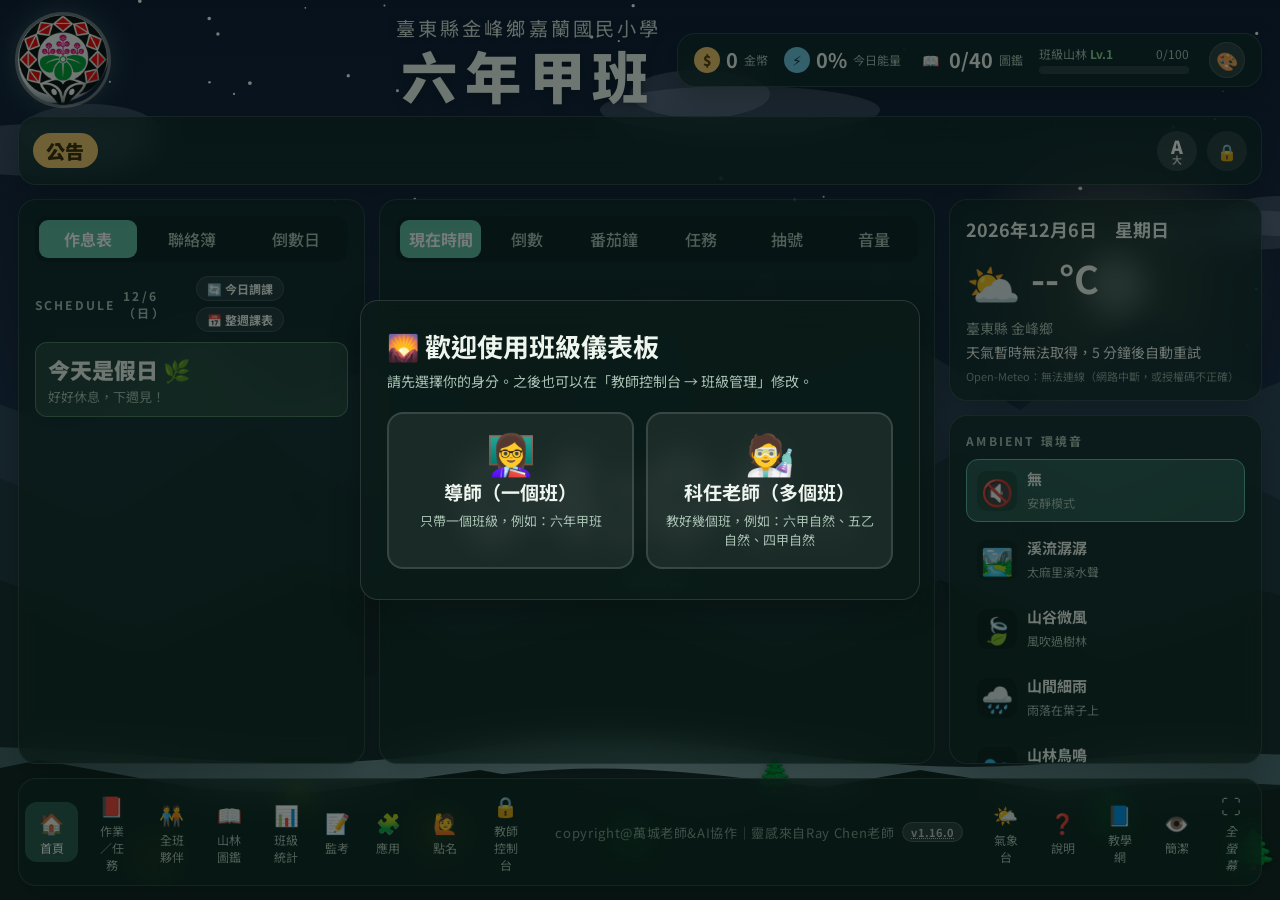
==== index.html @ e72293cb "Add files via upload" ====
<!DOCTYPE html>
<html lang="zh-Hant-TW">
<head>
<meta charset="UTF-8">
<meta name="viewport" content="width=device-width, initial-scale=1">
<title>班級儀表板</title>
<link rel="preconnect" href="https://fonts.googleapis.com">
<link rel="stylesheet" href="https://fonts.googleapis.com/css2?family=Noto+Sans+TC:wght@400;500;700;900&display=swap">
<link rel="icon" href="images/favicon-32.png" type="image/png" sizes="32x32">
<link rel="apple-touch-icon" href="images/apple-touch-icon.png" sizes="180x180">
<link rel="stylesheet" href="css/style.css?v=1.16.0">
</head>
<body>

<!-- ===== 山林背景 ===== -->
<div id="scene" aria-hidden="true">
  <svg viewBox="0 0 1600 900" preserveAspectRatio="xMidYMid slice">
    <defs>
      <linearGradient id="skyGrad" x1="0" y1="0" x2="0" y2="1">
        <stop id="sky0" offset="0%" stop-color="#2b5876"/>
        <stop id="sky1" offset="60%" stop-color="#7fb7c9"/>
        <stop id="sky2" offset="100%" stop-color="#d9e8d0"/>
      </linearGradient>
      <radialGradient id="sunGlow">
        <stop offset="0%" stop-color="#fff6d5" stop-opacity="1"/>
        <stop offset="40%" stop-color="#ffe9a8" stop-opacity=".6"/>
        <stop offset="100%" stop-color="#ffe9a8" stop-opacity="0"/>
      </radialGradient>
      <linearGradient id="riverGrad" x1="0" y1="0" x2="1" y2="0">
        <stop offset="0%" stop-color="#9fd3df" stop-opacity=".2"/>
        <stop offset="50%" stop-color="#c8ecf2" stop-opacity=".75"/>
        <stop offset="100%" stop-color="#9fd3df" stop-opacity=".3"/>
      </linearGradient>
    </defs>
    <rect width="1600" height="900" fill="url(#skyGrad)"/>
    <g id="stars"></g>
    <g id="sunGroup">
      <circle id="sunHalo" cx="1200" cy="200" r="160" fill="url(#sunGlow)"/>
      <circle id="sunDisc" cx="1200" cy="200" r="46" fill="#fff3c4"/>
    </g>
    <g id="clouds">
      <g class="cloud c1"><ellipse cx="200" cy="150" rx="110" ry="26"/><ellipse cx="250" cy="132" rx="70" ry="28"/></g>
      <g class="cloud c2"><ellipse cx="900" cy="110" rx="140" ry="24"/><ellipse cx="860" cy="94" rx="70" ry="24"/></g>
      <g class="cloud c3"><ellipse cx="1400" cy="230" rx="100" ry="20"/><ellipse cx="1440" cy="216" rx="60" ry="20"/></g>
    </g>
    <!-- 遠山 -->
    <polygon class="m m1" points="0,470 120,390 230,430 360,330 470,400 560,350 690,420 820,300 930,380 1050,330 1180,410 1300,320 1420,390 1520,350 1600,400 1600,900 0,900"/>
    <polygon class="m m1s" points="360,330 420,470 470,400"/>
    <polygon class="m m1s" points="820,300 860,470 930,380"/>
    <!-- 中山（北大武山意象） -->
    <polygon class="m m2" points="0,560 140,470 260,520 400,430 520,500 640,410 760,480 880,440 1000,520 1120,450 1260,520 1380,470 1500,530 1600,490 1600,900 0,900"/>
    <polygon class="m m2s" points="400,430 460,560 520,500"/>
    <polygon class="m m2s" points="640,410 700,560 760,480"/>
    <polygon class="m m2s" points="1120,450 1180,580 1260,520"/>
    <!-- 近山 -->
    <polygon class="m m3" points="0,650 160,580 300,630 460,560 620,640 780,590 940,650 1100,580 1260,640 1420,590 1600,640 1600,900 0,900"/>
    <polygon class="m m3s" points="460,560 520,680 620,640"/>
    <polygon class="m m3s" points="1100,580 1150,690 1260,640"/>
    <!-- 太麻里溪 -->
    <path class="river" d="M-20,760 C220,720 380,790 620,750 C860,710 1000,790 1240,760 C1400,740 1520,770 1620,750 L1620,780 C1500,800 1400,770 1240,790 C1000,820 860,740 620,780 C380,820 220,750 -20,790 Z" fill="url(#riverGrad)"/>
    <!-- 前景草坡 -->
    <polygon class="m m4" points="0,800 200,760 420,800 640,770 860,810 1080,770 1300,805 1600,770 1600,900 0,900"/>
    <g id="trees"></g>
  </svg>
  <div id="critters"></div>
</div>

<!-- ===== 主介面 ===== -->
<div id="app">
  <header class="topbar">
    <img class="school-logo" src="images/school-logo.png" width="110" height="110" alt="嘉蘭國小校徽" decoding="async" onerror="this.style.display='none'">
    <div class="announce glass" id="announceBox" title="老師點這裡編輯公告">
      <span class="tag">公告</span>
      <div class="marquee"><span id="annText"></span></div>
      <button class="ann-size" id="annSize" type="button" title="切換公告字體大小（中／大／特大）">A<small id="annSizeLbl">大</small></button>
      <button class="ann-edit" id="annEdit" title="編輯公告">✎</button>
    </div>
    <div class="brand">
      <div class="brand-text">
        <div class="school" id="schoolName"></div>
        <h1 id="className"></h1>
        <!-- 多班級（科任老師）：有 2 班以上才顯示 -->
        <div class="class-switch" id="classSwitch" style="display:none">
          <button type="button" id="classSwitchBtn" class="class-switch-btn" title="切換目前上課的班級">⇄ 換班級</button>
          <div id="classPop" class="class-pop" style="display:none" role="dialog" aria-label="切換班級"></div>
        </div>
        <!-- 點名：今日缺席（誰都看得到；老師點進去點名） -->
        <button type="button" id="attChip" class="att-chip att-none" style="display:none">🙋 點名</button>
      </div>
    </div>
    <div class="stats glass">
      <div class="stat" title="全班累積金幣"><span class="ico coin">$</span><b id="statCoins">0</b><small>金幣</small></div>
      <div class="stat" title="今日任務完成率"><span class="ico energy">⚡</span><b id="statEnergy">0%</b><small>今日能量</small></div>
      <div class="stat" title="圖鑑發現數"><span class="ico">📖</span><b id="statDex">0/40</b><small>圖鑑</small></div>
      <div class="forest-meter" title="班級山林成長值">
        <div class="fm-head"><span>班級山林 <b id="forestLv">Lv.1</b></span><span id="forestPts">0/100</span></div>
        <div class="bar"><i id="forestBar"></i></div>
      </div>
      <div class="theme-wrap">
        <button type="button" id="themeBtn" class="theme-btn" title="更換主題色">🎨</button>
        <div id="themePop" class="theme-pop" style="display:none" role="dialog" aria-label="主題色"></div>
      </div>
    </div>
  </header>

  <main id="pages">
    <!-- 首頁 -->
    <section class="page active" data-page="home">
      <div class="home-grid">
        <div class="panel glass left">
          <div class="tabs" data-tabs="left">
            <button class="active" data-tab="schedule">作息表</button>
            <button data-tab="contact">聯絡簿</button>
            <button data-tab="countdown">倒數日</button>
          </div>
          <div class="tab-body" data-body="schedule">
            <div class="label sched-head">SCHEDULE <span id="schedDate"></span>
              <span class="sched-actions">
                <button type="button" id="adjustBtn" class="week-btn" title="只改今天或指定某一天的課表，不更動平常的週課表">🔄 今日調課</button>
                <button type="button" id="weekBtn" class="week-btn">📅 整週課表</button>
              </span>
            </div>
            <p id="schedAdjNote" class="sched-adj-note" style="display:none"></p>
            <div id="nowPeriod" class="now-period"></div>
            <ul id="schedList" class="sched-list"></ul>
          </div>
          <div class="tab-body hidden" data-body="contact">
            <div class="label">CONTACT BOOK <span id="contactDate"></span> 聯絡簿
              <button type="button" class="week-btn" id="openWeekFromContact" title="一次排一整週作業">📅 一週作業</button>
            </div>
            <ol id="contactList" class="contact-list"></ol>
            <div class="empty" id="contactEmpty">還沒有聯絡簿事項。<br>在下方輸入一項，按 Enter 加入，可以一項一項慢慢加。</div>
            <button type="button" class="lock-hint">🔒 老師解鎖後才能新增，點此輸入密碼</button>
            <form id="contactForm" class="inline-form">
              <input id="contactInput" placeholder="輸入一項，按 Enter 加入" autocomplete="off">
              <button type="submit">＋</button>
            </form>
          </div>
          <div class="tab-body hidden" data-body="countdown">
            <div class="label">COUNTDOWN 倒數日</div>
            <ul id="cdList" class="cd-list"></ul>
            <button type="button" class="lock-hint">🔒 老師解鎖後才能新增，點此輸入密碼</button>
            <form id="cdForm" class="inline-form cd-form">
              <input id="cdName" placeholder="事件，例如：校慶" autocomplete="off" required>
              <input id="cdDate" type="date" required>
              <button type="submit">＋</button>
            </form>
          </div>
        </div>

        <div class="panel glass center">
          <div class="tabs" data-tabs="tool">
            <button class="active" data-tab="clock">現在時間</button>
            <button data-tab="timer">倒數</button>
            <button data-tab="pomo">番茄鐘</button>
            <button data-tab="task">任務</button>
            <button data-tab="draw">抽號</button>
            <button data-tab="noise">音量</button>
          </div>
          <div class="tool-body" data-body="clock">
            <div class="big-clock" id="bigClock">00:00<span>:00</span></div>
            <div class="clock-sub" id="clockSub"></div>
          </div>
          <div class="tool-body hidden" data-body="timer">
            <div class="big-clock" id="timerDisp">05:00</div>
            <div class="isl-wrap" id="islWrap" style="display:none">
              <div class="isl-pill" id="islPill"><span id="islNum">05:00</span></div>
              <canvas class="isl-canvas" id="islCanvas" aria-label="3D 島嶼倒數動畫"></canvas>
            </div>
            <div class="btn-row presets">
              <button data-min="1">1分</button><button data-min="3">3分</button><button data-min="5">5分</button>
              <button data-min="10">10分</button><button data-min="15">15分</button><button data-min="20">20分</button>
            </div>
            <div class="btn-row">
              <button id="timerMinus">－1分</button>
              <button id="timerStart" class="primary">開始</button>
              <button id="timerReset">重設</button>
              <button id="timerPlus">＋1分</button>
            </div>
          </div>
          <div class="tool-body hidden" data-body="pomo">
            <div class="pomo-mode" id="pomoMode">專心時間</div>
            <div class="big-clock" id="pomoDisp">25:00</div>
            <div class="pomo-count">已完成 <b id="pomoCount">0</b> 輪 🍅</div>
            <div class="btn-row">
              <button id="pomoStart" class="primary">開始</button>
              <button id="pomoSkip">跳過</button>
              <button id="pomoReset">重設</button>
            </div>
          </div>
          <div class="tool-body hidden" data-body="task">
            <select id="taskSelect" class="task-select"></select>
            <div class="task-ring">
              <svg viewBox="0 0 120 120"><circle cx="60" cy="60" r="50" class="ring-bg"/><circle cx="60" cy="60" r="50" class="ring-fg" id="taskRing"/></svg>
              <div class="ring-text"><b id="taskDone">0</b><span>/ <i id="taskTotal">0</i> 已完成</span></div>
            </div>
            <div class="task-missing" id="taskMissing"></div>
            <button class="primary" data-goto="tasks">前往作業檢查</button>
          </div>
          <div class="tool-body hidden" data-body="draw">
            <div class="draw-num" id="drawNum">?</div>
            <div class="draw-name" id="drawName">按下按鈕抽一位幸運兒</div>
            <div class="btn-row">
              <button id="drawBtn" class="primary">抽號！</button>
              <label class="chk"><input type="checkbox" id="drawNoRepeat" checked> 不重複</label>
              <button id="drawReset">重置</button>
            </div>
            <div class="draw-history" id="drawHistory"></div>
          </div>
          <div class="tool-body hidden" data-body="noise">
            <div class="noise-face" id="noiseFace">🎤</div>
            <div class="noise-meter"><i id="noiseBar"></i><b id="noiseLine"></b></div>
            <div class="noise-dual">
              <span>原始 <b id="noiseRaw">0</b>%</span>
              <span>講話 <b id="noiseVoice">0</b>%</span>
            </div>
            <div class="noise-ignore" id="noiseIgnore" style="display:none">已忽略：突發聲</div>
            <div class="noise-text" id="noiseText">按下「開始偵測」使用麥克風</div>
            <div class="btn-row">
              <button id="noiseBtn" class="primary">開始偵測</button>
              <button id="noiseCalBtn" class="btn" type="button" title="測 5 秒環境底噪當作安靜基準">安靜校正</button>
            </div>
            <div class="btn-row noise-controls">
              <label class="chk">靈敏度 <input type="range" id="noiseThreshold" min="20" max="90" value="60"></label>
              <label class="chk">雜音過濾
                <select id="noiseFilter">
                  <option value="off">關</option>
                  <option value="light">輕</option>
                  <option value="std" selected>標準</option>
                  <option value="strong">強</option>
                </select>
              </label>
            </div>
            <p class="noise-hint">過濾會減輕咳嗽、掉筆、拖桌椅等短促／非人聲干擾；連續大聲講話仍會判定太吵。</p>
          </div>
        </div>

        <div class="right-col">
          <div class="panel glass weather">
            <div class="w-date" id="wDate"></div>
            <div class="w-main"><span id="wIcon">⛅</span><b id="wTemp">--°C</b><small id="wRange"></small></div>
            <div class="w-loc" id="wLoc"></div>
            <div class="w-desc" id="wDesc">天氣載入中…</div>
            <div class="w-src" id="wSrc"></div>
          </div>
          <div class="panel glass ambient">
            <div class="label">AMBIENT 環境音</div>
            <ul id="ambList" class="amb-list"></ul>
            <div class="music" id="musicBox">
              <div class="music-head">
                <b>🎵 我的音樂</b>
                <div class="music-add">
                  <button type="button" class="btn" id="musicAddFile" title="從這台電腦選音樂檔（可一次選多首）">📁 上傳檔案</button>
                  <button type="button" class="btn" id="musicAddFolder" title="選一個資料夾，把裡面的音樂檔全部加入（會存一份在這個瀏覽器裡）">📂 加入資料夾</button>
                  <button type="button" class="btn" id="musicAddUrl" title="貼上 mp3 等音樂檔的網址">🔗 加入網址</button>
                </div>
              </div>
              <div class="music-url" id="musicUrlRow" style="display:none">
                <input type="url" id="musicUrlInput" class="mini-input" placeholder="https://…/song.mp3" autocomplete="off">
                <button type="button" class="btn" id="musicUrlOk">加入</button>
              </div>
              <button type="button" class="music-perm" id="musicPerm" style="display:none">🔓 點一下以使用本機音樂檔</button>
              <div class="music-player">
                <div class="music-now" id="musicNow">尚未播放</div>
                <div class="music-prog"><span id="musicCur">0:00</span><input type="range" id="musicSeek" min="0" max="1000" value="0" aria-label="播放進度"><span id="musicDur">0:00</span></div>
                <div class="music-ctrl">
                  <button type="button" id="musicPrev" title="上一首">⏮</button>
                  <button type="button" id="musicPlay" class="mplay" title="播放">▶</button>
                  <button type="button" id="musicNext" title="下一首">⏭</button>
                  <button type="button" id="musicLoop" title="清單循環">🔁</button>
                </div>
              </div>
              <ul class="music-list" id="musicList"></ul>
              <p class="music-empty" id="musicEmpty">還沒有自己的音樂。可以上傳電腦裡的檔案，或貼上音樂網址。</p>
              <p class="music-store" id="musicStoreNote" style="display:none"></p>
              <input type="file" id="musicFileInput" accept="audio/*,.mp3,.wav,.ogg,.m4a,.aac,.flac,.webm" multiple hidden>
              <input type="file" id="musicFolderInput" webkitdirectory multiple hidden>
              <audio id="musicAudio" preload="metadata"></audio>
            </div>
            <label class="vol">音量 <input type="range" id="ambVol" min="0" max="100" value="50"></label>
          </div>
        </div>
      </div>
    </section>

    <!-- 作業檢查／每日任務 -->
    <section class="page" data-page="tasks">
      <div class="panel glass page-panel">
        <div class="page-head">
          <h2>作業與任務 <small id="tasksDate"></small></h2>
          <div class="task-tabs" id="tasksModeTabs">
            <button type="button" class="active" data-mode="hw">📕 作業檢查</button>
            <button type="button" data-mode="week">📅 一週作業</button>
            <button type="button" data-mode="daily">✅ 每日任務</button>
          </div>
        </div>

        <div id="hwPanel">
          <div class="hw-toolbar">
            <p class="hint" style="margin:0;flex:1">今天聯絡簿寫的作業，<b>明天</b>才會出現在檢查清單。先在下面選狀態（預設 ✓ 完成），再點座號；點錯再點一次會改回沒交。完成 +1 金幣。不是作業的項目可按「不需檢查」。</p>
            <button class="primary" id="hwAddBtn" type="button">＋ 補登作業</button>
          </div>
          <div class="att-pick hw-pick" id="hwPick" role="group" aria-label="要標成哪一種狀態"></div>
          <div id="hwOpenList" class="hw-list"></div>
          <div id="hwDoneWrap" class="hw-done-wrap" style="display:none">
            <button type="button" class="btn" id="hwDoneToggle">查看已完成</button>
            <div id="hwDoneList" class="hw-list" style="display:none"></div>
          </div>
        </div>

        <div id="weekPanel" style="display:none">
          <div class="week-plan-toolbar">
            <button type="button" class="btn" id="weekPrev">◀ 上週</button>
            <b id="weekRangeLabel">本週</b>
            <button type="button" class="btn" id="weekNext">下週 ▶</button>
            <button type="button" class="btn" id="weekThis">本週</button>
            <button type="button" class="btn" id="weekApplyAll" title="把星期一的內容套用到二～五">套用到每天</button>
            <button type="button" class="btn" id="weekCopyNext" title="把這一週每天的作業複製到下一週，再改頁數就好">⏭️ 複製到下一週</button>
            <button type="button" class="primary" id="weekSave">💾 儲存一週作業</button>
          </div>
          <p class="hint">一次排好週一～週五的作業；儲存後會寫進各日聯絡簿，<b>隔天</b>就能在「作業檢查」打勾，未完成會出現在公告跑馬燈。</p>
          <div id="weekGrid" class="week-plan-grid"></div>
        </div>

        <div id="dailyTaskPanel" style="display:none">
          <div class="task-tabs" id="taskTabs"></div>
          <div class="all-done-row">
            <p class="hint">固定每日任務（打掃、放學整理等）。點座號打卡，每完成一項 <b>+1 金幣</b>；再點一次取消。</p>
            <span class="all-done-btns"><button type="button" class="btn" id="taskManage" title="新增、改名或刪除每日任務（需教師登入）">⚙️ 自訂任務</button><button type="button" class="btn all-done-btn" id="taskAllDone" title="一鍵把這項任務標成全班完成">✅ 全班完成</button></span>
          </div>
          <div class="seat-grid" id="seatGrid"></div>
        </div>
      </div>
    </section>

    <!-- 全班夥伴 -->
    <section class="page" data-page="students">
      <div class="panel glass page-panel">
        <div class="page-head"><h2>全班夥伴</h2><span class="hint">點卡片看每位同學發現的物種</span></div>
        <div class="student-grid" id="studentGrid"></div>
      </div>
    </section>

    <!-- 山林圖鑑 -->
    <section class="page" data-page="dex">
      <div class="panel glass page-panel">
        <div class="page-head">
          <h2>山林圖鑑 <small id="dexCount"></small></h2>
          <div class="task-tabs" id="dexTabs">
            <button class="active" data-cat="all">全部</button>
            <button data-cat="bird">鳥類</button>
            <button data-cat="animal">動物</button>
            <button data-cat="insect">昆蟲</button>
            <button data-cat="plant">植物</button>
          </div>
        </div>
        <div class="dex-grid" id="dexGrid"></div>
      </div>
    </section>

    <!-- 班級統計 -->
    <section class="page" data-page="stats">
      <div class="panel glass page-panel">
        <div class="page-head"><h2>班級統計</h2></div>
        <div class="stat-cards" id="statCards"></div>
        <div class="stats-two">
          <div>
            <h3>近 7 天任務完成率</h3>
            <div class="week-chart" id="weekChart"></div>
          </div>
          <div>
            <h3>各座號金幣（依座號排列）</h3>
            <div class="seat-bars" id="seatBars"></div>
          </div>
        </div>
      </div>
    </section>
  </main>

  <nav class="bottomnav glass">
    <button class="active" data-goto="home"><span>🏠</span>首頁</button>
    <button data-goto="tasks"><span>📕</span>作業／任務</button>
    <button data-goto="students"><span>🧑‍🤝‍🧑</span>全班夥伴</button>
    <button data-goto="dex"><span>📖</span>山林圖鑑</button>
    <button data-goto="stats"><span>📊</span>班級統計</button>
    <span id="appPinned" class="app-pinned"><button id="examNavBtn" type="button" title="監考模式：全畫面打開監考看板（不用密碼）"><span>📝</span>監考</button></span>
    <button id="appsNavBtn" type="button" title="應用中心：打開常用的教學網站（不用密碼）"><span>🧩</span>應用</button>
    <button id="attNavBtn" type="button" title="點名：標記今天請假、曠課、遲到的同學（需教師登入）"><span>🙋</span>點名</button>
    <button id="consoleBtn"><span>🔒</span>教師控制台</button>
    <span class="spacer"></span>
    <!-- 版權文字 -->
    <span class="copyright">copyright@萬城老師&amp;AI協作｜靈感來自Ray Chen老師<b class="app-ver" id="appVer"></b></span>
    <!-- 嘉報台（學校 Google 協作平台不允許 iframe 嵌入，所以用新分頁開啟） -->
    <button onclick="window.open('https://sites.google.com/ttct.edu.tw/jialan-weather/%E5%98%89%E5%A0%B1%E5%8F%B0','_blank')" title="開啟嘉報台氣象報告（新分頁）"><span>🌤️</span>氣象台</button>
    <button onclick="window.open('guide.html','_blank')" title="安裝與使用說明"><span>❓</span>說明</button>
    <button id="tutorialBtn" type="button" onclick="window.open('https://classboard-teaching.netlify.app/','_blank','noopener')" title="儀表板零基礎教學網（新分頁）"><span>📘</span>教學網</button>
    <button id="cleanBtn" title="只顯示時間"><span>👁️</span>簡潔</button>
    <span id="fsTopControls">
      <button id="fullBtn" title="全螢幕"><span>⛶</span><em id="fullBtnLabel">全螢幕</em></button>
    </span>
    <span id="fsIframeControls" style="display:none">
      <button id="fsNewTabBtn" title="在新分頁開啟後再全螢幕"><span>↗</span>新分頁全螢幕</button>
      <button id="fsZoomBtn" title="放大填滿嵌入框"><span>⤢</span>放大模式</button>
    </span>
  </nav>
</div>

<div id="cleanClock" class="clean-clock hidden"></div>
<button id="fsZoomExit" type="button" style="display:none" title="離開放大模式">✕ 離開放大（Esc）</button>

<!-- ===== 🎲 抽號動畫舞台 ===== -->
<div id="drawStage" class="draw-stage" style="display:none" role="dialog" aria-label="抽號動畫">
  <div class="ds-card">
    <div class="ds-title" id="dsTitle">🎰 拉霸機</div>
    <div class="ds-area" id="dsArea"></div>
    <div class="ds-result" id="dsResult" style="display:none"><b id="dsNum"></b><span id="dsName"></span></div>
    <div class="ds-actions"><button type="button" id="dsSkip">⏭ 跳過動畫</button><button type="button" id="dsClose" class="primary" style="display:none">好！</button></div>
    <div class="ds-hint">點一下畫面也可以直接看結果</div>
  </div>
</div>

<!-- ===== 📝 監考模式（全畫面蓋住儀表板） ===== -->
<!-- v1.14.0 起也用來打開「🧩 應用中心」裡的其他網站 -->
<div id="examOverlay" class="exam-overlay" style="display:none" role="dialog" aria-label="監考模式">
  <div class="exam-bar">
    <b id="examTitle">📝 監考模式</b>
    <span class="exam-url" id="examUrlLabel"></span>
    <span class="exam-spacer"></span>
    <span class="exam-hint" id="examEmbedHint" style="display:none">畫面空白或「拒絕連線」？這個網站不允許放在這裡，請按 ↗</span>
    <button type="button" id="examReload" title="重新載入監考看板">🔄 重新載入</button>
    <a id="examNewTab" href="#" target="_blank" rel="noopener" title="監考看板在這裡顯示不出來時，用新分頁打開">↗ 用新分頁打開</a>
    <button type="button" id="examFsBtn" title="監考畫面填滿整個螢幕">⛶ 全螢幕</button>
    <button type="button" id="examClose" class="exam-close" title="結束監考，回到儀表板">✕ 回到儀表板</button>
  </div>
  <div class="exam-stage">
    <iframe id="examFrame" title="監考看板" allow="fullscreen; autoplay; clipboard-write" allowfullscreen></iframe>
    <div id="examLoading" class="exam-msg" style="display:none">⏳ 監考看板載入中…</div>
    <div id="examFail" class="exam-msg exam-fail" style="display:none">
      <b id="examFailTitle">⚠️ 監考看板沒有順利打開</b>
      <p id="examFailHint">可能是網路斷了，或監考看板的網址換了。請確認網路後按「🔄 再試一次」；也可以用新分頁打開。網址可以在「教師控制台 → 基本資料 → 📝 監考看板」修改。</p>
      <div><button type="button" id="examRetry">🔄 再試一次</button> <a id="examFailNewTab" href="#" target="_blank" rel="noopener">↗ 用新分頁打開</a></div>
    </div>
  </div>
</div>

<!-- ===== 對話框 ===== -->
<div id="modal" class="modal hidden">
  <div class="modal-card glass" id="modalCard"></div>
</div>
<div id="toast" class="toast hidden"></div>

<script src="js/species.js"></script>
<script src="js/voiceFilter.js"></script>
<script src="js/app.js?v=1.16.0"></script>
</body>
</html>
---- css/style.css ----
:root {
  --text: #eef5ee;
  --muted: #a9c2b4;
  --panel: rgba(14, 36, 30, .7);
  --panel-strong: rgba(10, 28, 24, .82);
  --line: rgba(255, 255, 255, .13);
  --accent: #8fd694;
  --accent-2: #5fb8a0;
  --gold: #f5c46b;
  --danger: #ff8a7a;
  --radius: 18px;
  --m1: #7d9fb0; --m1s: #6e90a2;
  --m2: #4f7d6c; --m2s: #456f60;
  --m3: #2f5c46; --m3s: #28503c;
  --m4: #234a35;
  --cloud: rgba(255,255,255,.75);
}
* { box-sizing: border-box; }
html, body { margin: 0; height: 100%; }
body {
  font-family: "Noto Sans TC", "Microsoft JhengHei", system-ui, sans-serif;
  color: var(--text);
  background: #16302a;
  overflow: hidden;
}
button, input, select, textarea { font: inherit; color: inherit; }
button { cursor: pointer; }
.hidden { display: none !important; }

/* ---------- 背景 ---------- */
#scene { position: fixed; inset: 0; z-index: 0; }
#scene svg { width: 100%; height: 100%; display: block; }
.m1 { fill: var(--m1); } .m1s { fill: var(--m1s); }
.m2 { fill: var(--m2); } .m2s { fill: var(--m2s); }
.m3 { fill: var(--m3); } .m3s { fill: var(--m3s); }
.m4 { fill: var(--m4); }
.m { transition: fill 2s; }
.cloud ellipse { fill: var(--cloud); transition: fill 2s; }
.cloud { animation: drift 90s linear infinite; }
.cloud.c2 { animation-duration: 130s; animation-delay: -40s; }
.cloud.c3 { animation-duration: 110s; animation-delay: -70s; }
@keyframes drift { from { transform: translateX(-400px); } to { transform: translateX(1800px); } }
.river { animation: shimmer 6s ease-in-out infinite alternate; }
@keyframes shimmer { from { opacity: .6; } to { opacity: 1; } }
#stars circle { fill: #fff; animation: twinkle 3s ease-in-out infinite alternate; }
@keyframes twinkle { from { opacity: .2; } to { opacity: 1; } }
body.night { --m1: #2c3e55; --m1s: #26374c; --m2: #1f3340; --m2s: #1b2d39; --m3: #16282c; --m3s: #132326; --m4: #0f1f1f; --cloud: rgba(180,190,220,.25); }
body.dusk  { --m1: #8a7aa0; --m1s: #7c6d92; --m2: #5c5f78; --m2s: #52556c; --m3: #34465a; --m3s: #2e3f51; --m4: #263a3d; --cloud: rgba(255,210,190,.7); }

#critters { position: absolute; inset: 0; pointer-events: none; overflow: hidden; }
.critter { position: absolute; font-size: 28px; filter: drop-shadow(0 2px 3px rgba(0,0,0,.35)); }
.critter.fly { animation: fly linear infinite; }
/* v1.8.1：動物來回走時會轉身。emoji 預設臉朝左，往右走時左右翻轉，往左走時恢復 */
.critter.walk { animation: walk ease-in-out infinite; }
.critter.flutter { animation: flutter ease-in-out infinite alternate; }
.critter.sway { animation: sway 4s ease-in-out infinite alternate; transform-origin: bottom center; }
@keyframes fly { 0% { transform: translateX(-10vw) translateY(0) scaleX(-1); } 25% { transform: translateX(25vw) translateY(-20px) scaleX(-1); } 50% { transform: translateX(55vw) translateY(10px) scaleX(-1); } 75% { transform: translateX(85vw) translateY(-15px) scaleX(-1); } 100% { transform: translateX(115vw) translateY(0) scaleX(-1); } }
@keyframes walk {
  0%     { transform: translateX(0) scaleX(-1); }
  49.9%  { transform: translateX(120px) scaleX(-1); }
  50%    { transform: translateX(120px) scaleX(1); }
  100%   { transform: translateX(0) scaleX(1); }
}
@keyframes flutter { 0% { transform: translate(0,0) rotate(-8deg); } 50% { transform: translate(40px,-30px) rotate(8deg); } 100% { transform: translate(80px,10px) rotate(-4deg); } }
@keyframes sway { from { transform: rotate(-4deg); } to { transform: rotate(4deg); } }

/* ---------- 版面 ---------- */
#app {
  position: relative; z-index: 1;
  height: 100vh; display: grid;
  grid-template-rows: auto 1fr auto;
  gap: 14px; padding: 14px 18px;
}
.glass {
  background: var(--panel);
  border: 1px solid var(--line);
  border-radius: var(--radius);
  backdrop-filter: blur(14px) saturate(1.2);
  -webkit-backdrop-filter: blur(14px) saturate(1.2);
  box-shadow: 0 10px 30px rgba(0,0,0,.25);
}
.label { font-size: 12px; letter-spacing: .18em; color: var(--muted); margin-bottom: 10px; font-weight: 700; }

/* 頂部 */
/* 頂部兩列：第一列校名置中、統計在右；第二列公告橫跨整個寬度，可以一次顯示更多內容 */
.topbar { display: grid; grid-template-columns: 1fr auto 1fr; grid-template-areas: ". brand stats" "ann ann ann"; gap: 10px 16px; align-items: center; }
.topbar .brand { grid-area: brand; position: relative; }
/* 校徽掛在校名左側、不佔排版寬度，讓校名文字真正置中 */
.topbar .stats { grid-area: stats; }
.topbar .announce { grid-area: ann; }
.announce { display: flex; align-items: center; gap: 10px; padding: 10px 14px; overflow: hidden; min-width: 0; }
.announce .tag { background: var(--gold); color: #3a2b05; font-weight: 900; padding: 3px 10px; border-radius: 999px; font-size: 14px; flex: none; }
.marquee { overflow: hidden; white-space: nowrap; flex: 1; mask-image: linear-gradient(90deg, transparent, #000 4%, #000 96%, transparent); }
.marquee span { display: inline-block; padding-left: 100%; animation: marquee 22s linear infinite; font-size: var(--ann-size, 38px); font-weight: 700; line-height: 1.35; letter-spacing: .04em; text-shadow: 0 2px 6px rgba(0,0,0,.5); }
@keyframes marquee { to { transform: translateX(-100%); } }
.announce { cursor: pointer; }
.marquee span.placeholder { color: var(--muted); }
.ann-edit { flex: none; border: 0; background: rgba(255,255,255,.1); width: 30px; height: 30px; border-radius: 50%; color: var(--muted); }
.announce:hover .ann-edit { background: var(--accent-2); color: #fff; }
.w-src { font-size: 11px; color: var(--muted); margin-top: 6px; opacity: .8; }
.brand { display: flex; align-items: center; justify-content: center; gap: 12px; text-align: center; text-shadow: 0 2px 12px rgba(0,0,0,.45); }
.topbar .school-logo {
  width: clamp(48px, 6vw, 72px); height: clamp(48px, 6vw, 72px);
  border-radius: 50%; object-fit: cover; flex: none;
  background: radial-gradient(circle at 40% 35%, #fff 0%, #f3f7f4 55%, rgba(255,255,255,.55) 70%, transparent 72%);
  box-shadow: 0 0 0 3px rgba(255,255,255,.35), 0 4px 18px rgba(0,0,0,.35), 0 0 28px rgba(168, 230, 200, .35);
}
.brand-text { min-width: 0; }
.brand .school { font-size: 15px; letter-spacing: .2em; opacity: .9; }
.brand h1 { margin: 2px 0 0; font-size: clamp(26px, 3vw, 42px); font-weight: 900; letter-spacing: .12em; }
.stats { justify-self: end; display: flex; align-items: center; gap: 16px; padding: 8px 16px; }
.stat { display: flex; align-items: center; gap: 6px; }
.stat b { font-size: 20px; }
.stat small { color: var(--muted); font-size: 12px; white-space: nowrap; }
.ico { width: 26px; height: 26px; border-radius: 50%; display: grid; place-items: center; font-size: 14px; }
.ico.coin { background: var(--gold); color: #5a3c00; font-weight: 900; }
.ico.energy { background: #6cc3e0; color: #08303c; }
.forest-meter { min-width: 150px; }
.fm-head { display: flex; justify-content: space-between; font-size: 12px; color: var(--muted); gap: 8px; }
.fm-head b { color: var(--accent); }
.bar { height: 8px; background: rgba(255,255,255,.12); border-radius: 99px; overflow: hidden; margin-top: 4px; }
.bar i { display: block; height: 100%; width: 0; background: linear-gradient(90deg, var(--accent-2), var(--accent)); border-radius: 99px; transition: width .6s; }

/* 頁面 */
#pages { position: relative; min-height: 0; }
.page { position: absolute; inset: 0; display: none; }
.page.active { display: block; animation: fadein .35s; }
@keyframes fadein { from { opacity: 0; transform: translateY(8px); } to { opacity: 1; transform: none; } }
.home-grid { height: 100%; display: grid; grid-template-columns: minmax(260px, 1fr) minmax(380px, 1.6fr) minmax(250px, .9fr); gap: 14px; }
.panel { padding: 16px; min-height: 0; display: flex; flex-direction: column; }
.right-col { display: flex; flex-direction: column; gap: 14px; min-height: 0; }

.tabs { display: flex; gap: 6px; background: rgba(0,0,0,.2); padding: 4px; border-radius: 12px; margin-bottom: 14px; flex-wrap: wrap; }
.tabs button { flex: 1; border: 0; background: transparent; padding: 7px 8px; border-radius: 9px; color: var(--muted); font-weight: 500; white-space: nowrap; }
.tabs button.active { background: var(--accent-2); color: #fff; font-weight: 700; }
.tab-body, .tool-body { flex: 1; min-height: 0; display: flex; flex-direction: column; }
.tab-body { overflow: auto; }
.tool-body { align-items: center; justify-content: flex-start; gap: 14px; overflow-y: auto; overflow-x: hidden; }
/* v1.12.1：內容不夠高時上下置中；太高時從上面開始排、可捲動，不會往上蓋住分頁列 */
.tool-body::before, .tool-body::after { content: ''; margin: auto; }
.panel.center > .tabs { position: relative; z-index: 3; flex-shrink: 0; }
.empty { color: var(--muted); font-size: 14px; line-height: 1.7; padding: 8px 0; }

/* 作息表 */
.now-period { background: rgba(143,214,148,.15); border: 1px solid rgba(143,214,148,.4); border-radius: 12px; padding: 10px 12px; margin-bottom: 10px; }
.now-period .np-name { font-size: 22px; font-weight: 900; }
.now-period .np-sub { font-size: 13px; color: var(--muted); margin-top: 2px; }
.sched-list { list-style: none; margin: 0; padding: 0; }
.sched-list li { display: flex; justify-content: space-between; padding: 7px 10px; border-radius: 9px; font-size: 15px; }
.sched-list li.past { opacity: .45; }
.sched-list li.now { background: var(--accent-2); font-weight: 700; }
.sched-list li span:first-child { color: var(--muted); font-variant-numeric: tabular-nums; }
.sched-list li.now span:first-child { color: #fff; }

/* 聯絡簿 */
.contact-list { margin: 0 0 8px; padding-left: 0; list-style: none; counter-reset: c; }
.contact-list li { counter-increment: c; display: flex; gap: 10px; align-items: flex-start; padding: 8px 6px; border-bottom: 1px dashed var(--line); font-size: 19px; line-height: 1.45; }
.contact-list li::before { content: counter(c); flex: none; width: 26px; height: 26px; border-radius: 50%; background: var(--gold); color: #3a2b05; font-weight: 900; display: grid; place-items: center; font-size: 14px; margin-top: 2px; }
.contact-list li .txt { flex: 1; }
.contact-list li .del, .cd-list .del { border: 0; background: transparent; color: var(--muted); opacity: .4; font-size: 16px; }
.contact-list li:hover .del, .cd-list li:hover .del { opacity: 1; }
.inline-form { display: flex; gap: 8px; margin-top: auto; padding-top: 10px; }
.inline-form input { flex: 1; min-width: 0; background: rgba(0,0,0,.25); border: 1px solid var(--line); border-radius: 10px; padding: 9px 12px; }
.inline-form button { border: 0; background: var(--accent-2); border-radius: 10px; width: 42px; font-size: 20px; color: #fff; }
.cd-form { flex-wrap: wrap; }
.lock-hint { margin-top: auto; border: 1px dashed var(--line); background: rgba(0,0,0,.2); color: var(--muted); border-radius: 10px; padding: 8px 12px; font-size: 13px; }
.lock-hint:hover { color: var(--text); border-color: var(--accent-2); }
.lock-hint + .inline-form { margin-top: 0; }
.inline-form :disabled { opacity: .35; cursor: not-allowed; }
body.unlocked #consoleBtn { color: var(--gold); background: rgba(245,196,107,.15); }
.cd-form #cdDate { flex: 0 0 150px; color-scheme: dark; }

/* 倒數日 */
.cd-list { list-style: none; margin: 0; padding: 0; display: flex; flex-direction: column; gap: 8px; }
.cd-list li { display: flex; align-items: center; gap: 10px; background: rgba(0,0,0,.18); padding: 10px 12px; border-radius: 12px; }
.cd-list .days { font-size: 30px; font-weight: 900; color: var(--gold); min-width: 64px; text-align: right; font-variant-numeric: tabular-nums; }
.cd-list .days small { font-size: 14px; color: var(--muted); margin-left: 2px; }
.cd-list .info { flex: 1; }
.cd-list .info b { display: block; font-size: 17px; }
.cd-list .info span { font-size: 12px; color: var(--muted); }

/* 中間工具 */
.big-clock { font-size: clamp(64px, 9vw, 150px); font-weight: 900; font-variant-numeric: tabular-nums; letter-spacing: .02em; line-height: 1; text-shadow: 0 4px 24px rgba(0,0,0,.35); }
.big-clock span { font-size: .4em; color: var(--muted); margin-left: 6px; }
.big-clock.ringing { color: var(--danger); animation: blink .5s steps(2) infinite; }
@keyframes blink { 50% { opacity: .3; } }
.clock-sub { font-size: 20px; color: var(--muted); text-align: center; }
.btn-row { display: flex; gap: 8px; flex-wrap: wrap; justify-content: center; align-items: center; }
.btn-row button, .primary, .btn { border: 1px solid var(--line); background: rgba(255,255,255,.08); padding: 9px 16px; border-radius: 12px; font-weight: 500; }
.btn-row button:hover, .btn:hover { background: rgba(255,255,255,.16); }
.primary { background: var(--accent-2) !important; border-color: transparent !important; color: #fff; font-weight: 700 !important; padding: 10px 22px !important; }
.primary:hover { filter: brightness(1.1); }
.btn.danger { background: rgba(255,138,122,.18); border-color: rgba(255,138,122,.5); }
.chk { display: flex; align-items: center; gap: 6px; font-size: 14px; color: var(--muted); }
.pomo-mode { font-size: 22px; font-weight: 700; color: var(--accent); }
.pomo-mode.break { color: var(--gold); }
.pomo-count { color: var(--muted); }

.task-select { background: rgba(0,0,0,.3); border: 1px solid var(--line); border-radius: 10px; padding: 8px 12px; font-size: 18px; }
.task-select option { background: #1b3a32; }
.task-ring { position: relative; width: min(210px, 30vh); aspect-ratio: 1; }
.task-ring svg { width: 100%; height: 100%; transform: rotate(-90deg); }
.ring-bg { fill: none; stroke: rgba(255,255,255,.12); stroke-width: 10; }
.ring-fg { fill: none; stroke: var(--accent); stroke-width: 10; stroke-linecap: round; stroke-dasharray: 314.16; stroke-dashoffset: 314.16; transition: stroke-dashoffset .6s; }
.ring-text { position: absolute; inset: 0; display: grid; place-content: center; text-align: center; }
.ring-text b { font-size: 52px; line-height: 1; }
.ring-text span { color: var(--muted); }
.ring-text i { font-style: normal; }
.task-missing { color: var(--muted); text-align: center; max-width: 90%; font-size: 15px; }
.task-missing b { color: var(--gold); }

.draw-num { font-size: clamp(90px, 13vw, 190px); font-weight: 900; line-height: 1; color: var(--gold); text-shadow: 0 6px 30px rgba(245,196,107,.4); font-variant-numeric: tabular-nums; }
.draw-num.rolling { color: var(--text); text-shadow: none; }
.draw-name { font-size: 24px; color: var(--muted); }
.draw-history { font-size: 14px; color: var(--muted); max-width: 90%; text-align: center; }

.noise-face { font-size: 80px; transition: transform .2s; }
.noise-meter { position: relative; width: 80%; height: 26px; background: rgba(255,255,255,.1); border-radius: 99px; overflow: hidden; }
.noise-meter i { position: absolute; left: 0; top: 0; bottom: 0; width: 0; background: linear-gradient(90deg, #7fd09a, #f5c46b 60%, #ff7a6a); transition: width .1s; }
.noise-meter b { position: absolute; top: 0; bottom: 0; width: 3px; background: #fff; left: 60%; }
.noise-text { font-size: 22px; font-weight: 700; }

/* 右欄 */
.weather { flex: none; }
.w-date { font-size: 18px; font-weight: 700; }
.w-main { display: flex; align-items: baseline; gap: 10px; margin: 8px 0 4px; }
.w-main span { font-size: 44px; align-self: center; }
.w-main b { font-size: 38px; }
.w-main small { color: var(--muted); }
.w-loc { font-size: 14px; color: var(--muted); }
.w-desc { font-size: 14px; margin-top: 4px; }
.ambient { flex: 1; overflow: auto; }
.amb-list { list-style: none; margin: 0 0 10px; padding: 0; display: flex; flex-direction: column; gap: 6px; }
.amb-list li { display: flex; align-items: center; gap: 10px; padding: 8px 10px; border-radius: 12px; cursor: pointer; border: 1px solid transparent; }
.amb-list li:hover { background: rgba(255,255,255,.07); }
.amb-list li.on { background: rgba(95,184,160,.3); border-color: var(--accent-2); }
.amb-list .ai { font-size: 26px; width: 40px; height: 40px; display: grid; place-items: center; border-radius: 10px; background: rgba(0,0,0,.2); }
.amb-list b { display: block; font-size: 15px; }
.amb-list small { color: var(--muted); font-size: 12px; }
.music { border-top: 1px solid var(--line); padding-top: 10px; margin: 0 0 10px; display: flex; flex-direction: column; gap: 8px; }
.music-head { display: flex; align-items: center; justify-content: space-between; gap: 6px; flex-wrap: wrap; }
.music-head b { font-size: 15px; }
.music-add { display: flex; gap: 6px; flex-wrap: wrap; }
.music .btn { padding: 5px 10px; font-size: 13px; border-radius: 10px; }
.music-url { display: flex; gap: 6px; }
.music-url input { flex: 1; min-width: 0; padding: 6px 10px; border-radius: 10px; border: 1px solid var(--line); background: rgba(0,0,0,.2); }
.music-perm { border: 1px dashed var(--accent-2); background: rgba(95,184,160,.18); color: inherit; border-radius: 10px; padding: 7px 10px; font-size: 13px; text-align: left; }
.music-perm:hover { background: rgba(95,184,160,.3); }
.music-player { background: rgba(0,0,0,.18); border-radius: 12px; padding: 8px 10px; display: flex; flex-direction: column; gap: 4px; }
.music-now { font-size: 14px; font-weight: 700; white-space: nowrap; overflow: hidden; text-overflow: ellipsis; }
.music-prog { display: flex; align-items: center; gap: 6px; font-size: 11px; color: var(--muted); font-variant-numeric: tabular-nums; }
.music-prog input { flex: 1; min-width: 0; }
.music-ctrl { display: flex; justify-content: center; gap: 8px; }
.music-ctrl button { border: 1px solid var(--line); background: rgba(255,255,255,.08); width: 36px; height: 32px; border-radius: 10px; font-size: 15px; display: grid; place-items: center; padding: 0; }
.music-ctrl button:hover { background: rgba(255,255,255,.16); }
.music-ctrl .mplay { background: var(--accent-2); border-color: transparent; color: #fff; width: 44px; }
.music-ctrl button.active { border-color: var(--accent-2); }
.music-list { list-style: none; margin: 0; padding: 0; display: flex; flex-direction: column; gap: 4px; max-height: 190px; overflow: auto; }
.music-list li { display: flex; align-items: center; gap: 6px; padding: 6px 8px; border-radius: 10px; cursor: pointer; border: 1px solid transparent; font-size: 13px; }
.music-list li:hover { background: rgba(255,255,255,.07); }
.music-list li.on { background: rgba(95,184,160,.3); border-color: var(--accent-2); }
.music-list li.missing .mn b { opacity: .6; }
.music-list .mi { width: 14px; color: var(--accent); flex: none; text-align: center; }
.music-list .mn { flex: 1; min-width: 0; }
.music-list .mn b { display: block; font-weight: 500; white-space: nowrap; overflow: hidden; text-overflow: ellipsis; }
.music-list .mn small { display: block; color: #ffb3a7; font-size: 11px; }
.music-list .mbadge { flex: none; font-size: 10px; padding: 1px 6px; border-radius: 99px; background: rgba(255,255,255,.12); color: var(--muted); }
.music-list .mbadge.url { background: rgba(122,215,255,.18); }
.music-list .mre { flex: none; border: 1px solid var(--accent-2); background: transparent; border-radius: 8px; font-size: 11px; padding: 2px 6px; }
.music-list .mdel { flex: none; border: 0; background: transparent; color: var(--muted); opacity: .5; font-size: 14px; padding: 0 2px; }
.music-list .mdel:hover { opacity: 1; color: #ff8a7a; }
.music-empty { margin: 0; color: var(--muted); font-size: 12px; line-height: 1.6; }
.music-store { margin: 4px 0 0; color: var(--muted); font-size: 11px; line-height: 1.5; }
.vol { display: flex; align-items: center; gap: 8px; font-size: 13px; color: var(--muted); }
.vol input { flex: 1; }
input[type=range] { accent-color: var(--accent); }

/* 底部導覽 */
.bottomnav { display: flex; gap: 4px; padding: 6px; align-items: center; justify-self: start; width: 100%; }
.bottomnav button { border: 0; background: transparent; border-radius: 12px; padding: 6px 14px; display: flex; flex-direction: column; align-items: center; font-size: 12px; color: var(--muted); gap: 2px; }
.bottomnav button span { font-size: 20px; }
.bottomnav button.active { background: rgba(95,184,160,.35); color: #fff; }
.bottomnav button:hover { color: #fff; }
.bottomnav .spacer { flex: 1; }

/* 內頁 */
.page-panel { height: 100%; overflow: auto; }
.page-head { display: flex; align-items: center; justify-content: space-between; flex-wrap: wrap; gap: 10px; margin-bottom: 8px; }
.page-head h2 { margin: 0; font-size: 26px; }
.page-head h2 small { font-size: 15px; color: var(--muted); font-weight: 400; margin-left: 8px; }
.hint { color: var(--muted); font-size: 14px; margin: 0 0 14px; }
.hint b { color: var(--gold); }
.task-tabs { display: flex; gap: 6px; flex-wrap: wrap; }
.task-tabs button { border: 1px solid var(--line); background: rgba(0,0,0,.2); padding: 7px 14px; border-radius: 99px; color: var(--muted); }
.task-tabs button.active { background: var(--accent-2); color: #fff; border-color: transparent; font-weight: 700; }
.task-tabs button em { font-style: normal; font-size: 12px; opacity: .8; margin-left: 4px; }

.seat-grid { display: grid; grid-template-columns: repeat(auto-fill, minmax(92px, 1fr)); gap: 10px; }
.seat { aspect-ratio: 1.1; border-radius: 16px; border: 2px solid var(--line); background: rgba(255,255,255,.06); display: flex; flex-direction: column; align-items: center; justify-content: center; gap: 2px; transition: transform .15s, background .2s; }
.seat:hover { transform: translateY(-2px); background: rgba(255,255,255,.12); }
.seat b { font-size: 34px; line-height: 1; font-variant-numeric: tabular-nums; }
.seat small { font-size: 13px; color: var(--muted); max-width: 90%; overflow: hidden; text-overflow: ellipsis; white-space: nowrap; }
.seat.done { background: linear-gradient(160deg, #6cc49a, #3f9c7c); border-color: #a6efc4; }
.seat.done small { color: #eafff2; }
.seat.done::after { content: '✓'; position: absolute; }
.seat { position: relative; }
.seat.done::after { top: 6px; right: 10px; font-weight: 900; }
.seat.pop { animation: pop .35s; }
@keyframes pop { 50% { transform: scale(1.12); } }

.student-grid { display: grid; grid-template-columns: repeat(auto-fill, minmax(190px, 1fr)); gap: 12px; }
.s-card { text-align: left; border: 1px solid var(--line); background: rgba(0,0,0,.2); border-radius: 16px; padding: 12px; display: flex; flex-direction: column; gap: 6px; }
.s-card:hover { background: rgba(255,255,255,.08); }
.s-card .s-top { display: flex; align-items: center; gap: 10px; }
.s-card .s-no { width: 40px; height: 40px; border-radius: 12px; background: var(--accent-2); display: grid; place-items: center; font-weight: 900; font-size: 18px; flex: none; }
.s-card .s-name { font-weight: 700; font-size: 17px; }
.s-card .s-coin { font-size: 13px; color: var(--gold); }
.s-card .s-sp { font-size: 22px; letter-spacing: 2px; min-height: 30px; overflow: hidden; white-space: nowrap; text-overflow: ellipsis; }
.s-card .s-next { font-size: 12px; color: var(--muted); }
.s-card .bar { margin-top: 0; }

.dex-grid { display: grid; grid-template-columns: repeat(auto-fill, minmax(200px, 1fr)); gap: 12px; }
.dex-card { border-radius: 16px; padding: 14px; background: rgba(0,0,0,.22); border: 1px solid var(--line); display: flex; flex-direction: column; gap: 6px; position: relative; overflow: hidden; }
.dex-card .d-emo { font-size: 46px; width: 72px; height: 72px; border-radius: 50%; display: grid; place-items: center; background: rgba(255,255,255,.08); border: 2px solid var(--cat); }
.dex-card .d-name { font-size: 19px; font-weight: 900; }
.dex-card .d-meta { font-size: 12px; display: flex; gap: 6px; flex-wrap: wrap; }
.dex-card .d-meta span { padding: 2px 8px; border-radius: 99px; background: rgba(255,255,255,.1); }
.dex-card .d-meta .cat { background: var(--cat); color: #10261f; font-weight: 700; }
.dex-card .d-meta .r3 { background: var(--gold); color: #3a2b05; font-weight: 700; }
.dex-card .d-desc { font-size: 13px; color: var(--muted); line-height: 1.6; }
.dex-card.locked .d-emo { filter: brightness(0) opacity(.5); }
.dex-card.locked .d-name { color: var(--muted); }

.stat-cards { display: grid; grid-template-columns: repeat(auto-fit, minmax(160px, 1fr)); gap: 12px; margin-bottom: 18px; }
.stat-card { background: rgba(0,0,0,.22); border: 1px solid var(--line); border-radius: 16px; padding: 14px; }
.stat-card small { color: var(--muted); }
.stat-card b { display: block; font-size: 32px; margin-top: 4px; }
.stats-two { display: grid; grid-template-columns: 1fr 1.4fr; gap: 20px; }
.stats-two h3 { margin: 0 0 10px; font-size: 17px; }
.week-chart { display: flex; align-items: flex-end; gap: 10px; height: 220px; padding: 10px; background: rgba(0,0,0,.18); border-radius: 14px; }
.week-chart .wc { flex: 1; display: flex; flex-direction: column; align-items: center; gap: 6px; height: 100%; justify-content: flex-end; }
.week-chart .wc i { width: 70%; background: linear-gradient(180deg, var(--accent), var(--accent-2)); border-radius: 8px 8px 3px 3px; min-height: 3px; transition: height .6s; }
.week-chart .wc span { font-size: 12px; color: var(--muted); }
.week-chart .wc b { font-size: 13px; }
.seat-bars { display: flex; flex-direction: column; gap: 5px; max-height: 360px; overflow: auto; padding-right: 6px; }
.seat-bars .sb { display: grid; grid-template-columns: 110px 1fr 40px; gap: 8px; align-items: center; font-size: 13px; }
.seat-bars .sb .bar { height: 12px; margin: 0; }
.seat-bars .sb .bar i { background: linear-gradient(90deg, #d9a640, var(--gold)); }
.seat-bars .sb span:last-child { text-align: right; color: var(--gold); }

/* 簡潔模式 */
body.clean #app { display: none; }
.clean-clock { position: fixed; inset: 0; z-index: 2; display: grid; place-content: center; text-align: center; cursor: pointer; text-shadow: 0 6px 40px rgba(0,0,0,.5); }
.clean-clock .cc-time { font-size: clamp(100px, 18vw, 280px); font-weight: 900; font-variant-numeric: tabular-nums; line-height: 1; }
.clean-clock .cc-sub { font-size: 26px; margin-top: 10px; }
.clean-clock .cc-hint { font-size: 14px; opacity: .6; margin-top: 30px; }

/* 對話框 */
.modal { position: fixed; inset: 0; z-index: 50; background: rgba(5,15,12,.55); display: grid; place-items: center; padding: 16px; }
.modal-card { background: var(--panel-strong); width: min(560px, 100%); max-height: 92vh; overflow: auto; padding: 26px; position: relative; }
.modal-card.wide { width: min(980px, 100%); }
.modal-card h2 { margin: 0 0 6px; font-size: 26px; }
.modal-card .sub { color: var(--muted); margin: 0 0 18px; font-size: 14px; line-height: 1.7; }
.modal-card .close { position: absolute; top: 14px; right: 14px; border: 0; background: rgba(255,255,255,.1); width: 34px; height: 34px; border-radius: 50%; }
.field { display: flex; flex-direction: column; gap: 6px; margin-bottom: 14px; }
.field > span { font-size: 13px; color: var(--muted); }
.field input, .field textarea, .field select, .mini-input {
  background: rgba(0,0,0,.3); border: 1px solid var(--line); border-radius: 10px; padding: 10px 12px; width: 100%;
}
.field textarea { min-height: 70px; resize: vertical; }
.row2 { display: grid; grid-template-columns: 1fr 1fr; gap: 12px; }
.row3 { display: grid; grid-template-columns: 1fr 1fr 1fr; gap: 12px; }
.modal-actions { display: flex; gap: 10px; justify-content: flex-end; margin-top: 10px; flex-wrap: wrap; }
.seat-presets { display: grid; grid-template-columns: repeat(6, 1fr); gap: 8px; margin-bottom: 12px; }
.seat-presets button { border: 1px solid var(--line); background: rgba(255,255,255,.07); border-radius: 10px; padding: 8px 0; }
.seat-presets button.active { background: var(--accent-2); }
.seat-summary { text-align: center; color: var(--muted); margin: 6px 0 12px; }
.seat-summary b { color: var(--accent); }
.err { color: var(--danger); font-size: 14px; min-height: 20px; }

.console-tabs { display: flex; gap: 6px; flex-wrap: wrap; margin-bottom: 18px; border-bottom: 1px solid var(--line); padding-bottom: 12px; }
.console-tabs button { border: 0; background: rgba(255,255,255,.07); padding: 8px 14px; border-radius: 10px; color: var(--muted); }
.console-tabs button.active { background: var(--accent-2); color: #fff; font-weight: 700; }
.names-grid { display: grid; grid-template-columns: repeat(auto-fill, minmax(150px, 1fr)); gap: 8px; max-height: 46vh; overflow: auto; padding: 2px; }
.names-grid label { display: flex; align-items: center; gap: 6px; font-size: 14px; }
.names-grid label b { width: 28px; text-align: right; color: var(--muted); }
.names-grid label.vacant { opacity: .4; }
.edit-rows { display: flex; flex-direction: column; gap: 6px; max-height: 48vh; overflow: auto; margin-bottom: 10px; }
.edit-rows .er { display: grid; grid-template-columns: 110px 110px 1fr 36px; gap: 6px; }
.edit-rows .er.task { grid-template-columns: 1fr auto 36px; align-items: center; }
.edit-rows .er.task label.ann-chk { display: flex; align-items: center; gap: 6px; white-space: nowrap; font-size: 13px; color: var(--muted); cursor: pointer; user-select: none; }
.edit-rows .er.task label.ann-chk input { width: auto; accent-color: var(--accent); }
#schRows .er, .er.er-head { grid-template-columns: 100px 100px 1fr 96px 36px; }
.er.er-head { display: grid; gap: 6px; font-size: 12px; color: var(--muted); padding: 0 2px 4px; }
.edit-rows .er select { background: rgba(0,0,0,.3); border: 1px solid var(--line); border-radius: 8px; padding: 6px; min-width: 0; }
.edit-rows .er select option, .tt-edit option { background: #1b3a32; }

/* 週課表 */
.sched-head { display: flex; align-items: center; gap: 8px; }
.week-btn { margin-left: auto; border: 1px solid var(--line); background: rgba(255,255,255,.08); border-radius: 99px; padding: 3px 10px; font-size: 12px; letter-spacing: 0; color: var(--text); }
.week-btn:hover { background: var(--accent-2); }
.sl-slot { color: var(--muted); font-size: 12px; }
.sched-list li.now .sl-slot { color: #e8fff4; }
.np-slot { font-size: 14px; color: var(--muted); font-weight: 500; }
.week-table, .tt-edit { width: 100%; border-collapse: separate; border-spacing: 4px; }
.week-table th, .week-table td { padding: 10px 6px; text-align: center; border-radius: 10px; }
.week-table thead th { color: var(--muted); font-size: 15px; }
.week-table thead th.today { color: var(--accent); font-weight: 900; }
.week-table tbody th, .tt-edit tbody th { text-align: left; font-size: 15px; white-space: nowrap; }
.week-table tbody th small, .tt-edit tbody th small { display: block; font-size: 11px; color: var(--muted); font-weight: 400; }
.week-table td { background: rgba(255,255,255,.07); font-size: 20px; font-weight: 700; }
.week-table td.none { color: var(--muted); opacity: .4; font-weight: 400; }
.week-table td.today { background: rgba(95,184,160,.28); }
.week-table td.now { background: var(--accent-2); box-shadow: 0 0 0 2px #a6efc4, 0 0 18px rgba(143,214,148,.6); }
.tt-wrap { overflow-x: auto; margin-bottom: 12px; }
.tt-edit thead th { font-size: 13px; color: var(--muted); }
.tt-edit td input { width: 100%; min-width: 70px; background: rgba(0,0,0,.3); border: 1px solid var(--line); border-radius: 8px; padding: 7px 8px; text-align: center; }
.tt-edit tbody th i { color: var(--gold); font-style: normal; }
.tt-import { border: 1px solid var(--line); border-radius: 12px; padding: 10px 14px; margin-bottom: 10px; }
.tt-import summary { cursor: pointer; font-weight: 700; }
.tt-import textarea { width: 100%; min-height: 110px; background: rgba(0,0,0,.3); border: 1px solid var(--line); border-radius: 10px; padding: 10px; font-family: Consolas, monospace; font-size: 13px; }
.tt-steps { padding-left: 20px; margin: 10px 0; }
.ai-prompt { white-space: pre-wrap; background: rgba(0,0,0,.35); border: 1px solid var(--line); border-radius: 10px; padding: 10px 12px; font-size: 12.5px; color: var(--muted); max-height: 160px; overflow: auto; }
.edit-rows .er input { background: rgba(0,0,0,.3); border: 1px solid var(--line); border-radius: 8px; padding: 7px 9px; min-width: 0; color-scheme: dark; }
.edit-rows .er button { border: 0; background: rgba(255,138,122,.2); border-radius: 8px; }
.pick-grid { display: grid; grid-template-columns: repeat(auto-fill, minmax(62px, 1fr)); gap: 6px; margin: 10px 0; max-height: 36vh; overflow: auto; }
.pick-grid button { border: 1px solid var(--line); background: rgba(255,255,255,.06); border-radius: 10px; padding: 8px 0; font-size: 13px; }
.pick-grid button b { display: block; font-size: 18px; }
.pick-grid button.sel { background: var(--accent-2); border-color: #a6efc4; }
.danger-zone { border: 1px solid rgba(255,138,122,.4); border-radius: 14px; padding: 14px; margin-top: 16px; }
.danger-zone h4 { margin: 0 0 8px; color: var(--danger); }
.log-list { font-size: 13px; color: var(--muted); max-height: 160px; overflow: auto; margin-top: 10px; }

/* 新物種慶祝 */
.celebrate { text-align: center; }
.celebrate .c-emo { font-size: 120px; animation: bounce 1s ease infinite alternate; display: inline-block; }
@keyframes bounce { from { transform: translateY(0) scale(1); } to { transform: translateY(-14px) scale(1.06); } }
.celebrate h2 { font-size: 30px; }
.celebrate .c-name { font-size: 34px; font-weight: 900; color: var(--gold); margin: 6px 0; }
.confetti { position: fixed; top: -20px; font-size: 22px; z-index: 60; pointer-events: none; animation: fall linear forwards; }
@keyframes fall { to { transform: translateY(110vh) rotate(540deg); } }

.toast { position: fixed; bottom: 100px; left: 50%; transform: translateX(-50%); background: var(--panel-strong); border: 1px solid var(--line); padding: 10px 20px; border-radius: 99px; z-index: 70; box-shadow: 0 10px 30px rgba(0,0,0,.4); }

/* ---------- 響應式 ---------- */
@media (max-width: 1100px) {
  body { overflow: auto; }
  #app { height: auto; min-height: 100vh; }
  .topbar { grid-template-columns: 1fr; grid-template-areas: "brand" "stats" "ann"; }
  .brand { order: -1; }
  .stats { justify-self: stretch; flex-wrap: wrap; justify-content: center; }
  #pages { min-height: 70vh; }
  .page { position: relative; inset: auto; }
  .home-grid { grid-template-columns: 1fr; height: auto; }
  .home-grid .panel { min-height: 360px; }
  .stats-two { grid-template-columns: 1fr; }
  .bottomnav { flex-wrap: wrap; position: sticky; bottom: 8px; }
  .bottomnav .spacer { display: none; }
}
@media (max-width: 560px) {
  #app { padding: 10px 16px; }
  .row2, .row3 { grid-template-columns: 1fr; }
  .seat-presets { grid-template-columns: repeat(4, 1fr); }
  .edit-rows .er { grid-template-columns: 1fr 1fr; }
  .edit-rows .er.task { grid-template-columns: 1fr 36px; }
  .edit-rows .er.task label.ann-chk { grid-column: 1 / -1; }
  .edit-rows .er input:nth-child(3) { grid-column: 1 / 2; }
  .bottomnav button { padding: 6px 8px; }
}


/* -------- 作業檢查 -------- */
.hw-toolbar { display: flex; gap: 12px; align-items: flex-start; flex-wrap: wrap; margin-bottom: 14px; }
.hw-list { display: flex; flex-direction: column; gap: 16px; }
.hw-card { border: 1px solid var(--line); border-radius: 16px; padding: 14px; background: rgba(0,0,0,.18); }
.hw-card.done-card { opacity: .85; }
.hw-head { display: flex; justify-content: space-between; gap: 10px; flex-wrap: wrap; align-items: center; margin-bottom: 10px; }
.hw-head b { color: var(--accent); margin-right: 6px; }
.hw-src { font-size: 12px; color: var(--muted); border: 1px solid var(--line); border-radius: 99px; padding: 1px 8px; margin-left: 6px; }
.hw-actions { display: flex; gap: 10px; align-items: center; flex-wrap: wrap; }
.hw-counts { font-size: 13px; color: var(--muted); }
.hw-skip { font-size: 12px; padding: 4px 10px; }
.hw-legend { margin: 10px 0 0; font-size: 12px; color: var(--muted); }
.hw-legend .lg-miss { color: #f0a0a0; }
.hw-legend .lg-fix { color: #f0d080; }
.hw-legend .lg-done { color: #8fe0b0; }
.hw-done-wrap { margin-top: 18px; padding-top: 12px; border-top: 1px dashed var(--line); }
.seat.hw-miss { background: rgba(255, 120, 120, .12); border-color: rgba(255, 140, 140, .45); }
.seat.hw-fix { background: rgba(240, 180, 60, .18); border-color: rgba(240, 200, 80, .55); }
.seat.hw-done { background: linear-gradient(160deg, #6cc49a, #3f9c7c); border-color: #a6efc4; }
.seat .hw-badge { position: absolute; top: 6px; right: 8px; font-size: 12px; font-weight: 900; font-style: normal; opacity: .9; }
.seat.hw-miss .hw-badge { color: #f0a0a0; }
.seat.hw-fix .hw-badge { color: #f5d070; }
.seat.hw-done .hw-badge { color: #eafff2; }
.seat-grid.compact { gap: 6px; }
.seat-grid.compact .seat { aspect-ratio: 1; border-radius: 12px; }
.seat-grid.compact .seat b { font-size: 22px; }
@media (max-width: 560px) {
  .hw-toolbar { flex-direction: column; }
  .hw-head { flex-direction: column; align-items: flex-start; }
}

/* 音量雜音過濾 */
.noise-dual { display: flex; gap: 18px; justify-content: center; font-size: 14px; color: var(--muted); margin-top: 4px; }
.noise-dual b { color: var(--text); font-variant-numeric: tabular-nums; }
.noise-ignore { font-size: 13px; color: var(--gold); font-weight: 700; min-height: 1.2em; }
.noise-controls { flex-wrap: wrap; justify-content: center; gap: 12px; }
.noise-controls select { background: rgba(0,0,0,.3); border: 1px solid var(--line); border-radius: 8px; padding: 4px 8px; color: var(--text); }
.noise-hint { font-size: 12px; color: var(--muted); text-align: center; margin: 6px 8px 0; line-height: 1.4; }

/* 全螢幕／放大模式（Google Sites iframe） */
#fsTopControls, #fsIframeControls { display: contents; }
body.fs-zoom #app {
  position: fixed !important; inset: 0 !important; z-index: 9000;
  width: 100vw; height: 100vh; max-width: none; margin: 0; padding: 10px 12px 8px;
  background: linear-gradient(180deg, #1a3a32 0%, #0f241f 100%);
  overflow: auto;
}
body.fs-zoom #scene { position: fixed; inset: 0; z-index: -1; }
#fsZoomExit {
  position: fixed; top: 10px; right: 12px; z-index: 9100;
  border: 1px solid rgba(255,255,255,.35); background: rgba(0,0,0,.45);
  color: #fff; border-radius: 999px; padding: 6px 14px; font-size: 13px;
  backdrop-filter: blur(6px); opacity: .75;
}
#fsZoomExit:hover { opacity: 1; background: rgba(0,0,0,.65); }
@media (max-width: 720px) {
  .brand { gap: 8px; }
  .brand .school { font-size: 12px; letter-spacing: .08em; }
  #fsIframeControls button { padding: 6px 8px; font-size: 12px; }
}

/* -------- 一週作業規劃 -------- */
.week-plan-toolbar {
  display: flex; flex-wrap: wrap; gap: 8px; align-items: center; margin-bottom: 12px;
}
.week-plan-toolbar b { margin: 0 4px; color: var(--accent); }
.week-plan-grid {
  display: grid;
  grid-template-columns: repeat(5, minmax(0, 1fr));
  gap: 10px;
}
.week-day {
  border: 1px solid var(--line);
  border-radius: 14px;
  padding: 10px;
  background: var(--panel-strong);
  min-height: 180px;
  display: flex; flex-direction: column; gap: 6px;
}
.week-day-head { display: flex; justify-content: space-between; align-items: center; gap: 4px; }
.week-day-head b { font-size: 15px; }
.week-day-head small { color: var(--muted); font-size: 12px; }
.week-day-lines { display: flex; flex-direction: column; gap: 6px; flex: 1; }
.week-line { display: flex; gap: 4px; }
.week-line input {
  flex: 1; min-width: 0;
  background: rgba(0,0,0,.28); border: 1px solid var(--line);
  border-radius: 8px; padding: 6px 8px;
}
.week-line button {
  border: 0; background: rgba(255,138,122,.25); border-radius: 8px; width: 28px; flex: none;
}
.week-day-actions { display: flex; flex-direction: column; gap: 4px; margin-top: 6px; }
.week-day-actions button {
  width: 100%; text-align: center; font-size: 12px; padding: 4px 8px; border-radius: 8px;
  border: 1px solid var(--line); background: rgba(255,255,255,.08);
}
.week-plan-toolbar .primary { margin-left: auto; }
@media (max-width: 1100px) and (min-width: 901px) {
  .week-plan-grid { grid-template-columns: repeat(3, minmax(0, 1fr)); }
}
@media (max-width: 900px) {
  .week-plan-grid { grid-template-columns: 1fr; }
}

/* -------- 主題色 -------- */
.theme-wrap { position: relative; margin-left: 4px; }
.theme-btn {
  width: 36px; height: 36px; border-radius: 50%;
  border: 1px solid var(--line); background: rgba(255,255,255,.12);
  font-size: 18px; line-height: 1;
}
.theme-btn:hover { background: var(--accent-2); }
.theme-pop {
  position: absolute; right: 0; top: calc(100% + 8px); z-index: 50;
  width: min(320px, 80vw); padding: 12px;
  background: var(--panel-strong); border: 1px solid var(--line);
  border-radius: 14px; box-shadow: 0 12px 32px rgba(0,0,0,.45);
  display: grid; grid-template-columns: repeat(3, 1fr); gap: 8px;
}
.theme-swatch {
  border: 2px solid transparent; border-radius: 12px; padding: 8px 6px;
  background: rgba(0,0,0,.2); text-align: center; font-size: 12px;
}
.theme-swatch.active { border-color: var(--accent); box-shadow: 0 0 0 2px rgba(143,214,148,.35); }
.theme-swatch .chip {
  height: 28px; border-radius: 8px; margin-bottom: 6px;
  background: linear-gradient(135deg, var(--sw1), var(--sw2));
}
.theme-swatch small { color: var(--muted); display: block; line-height: 1.2; }

/* 主題：以 CSS 變數覆蓋；背景加柔和流動漸層 */
body::before {
  content: '';
  position: fixed; inset: 0; z-index: 0; pointer-events: none;
  background: var(--theme-bg, transparent);
  background-size: 200% 200%;
  opacity: var(--theme-bg-opacity, 0);
  animation: themeFlow 18s ease-in-out infinite alternate;
}
@keyframes themeFlow {
  from { background-position: 0% 40%; }
  to { background-position: 100% 60%; }
}
@media (prefers-reduced-motion: reduce) {
  body::before { animation: none; }
  .cloud { animation: none; }
}

body[data-theme="sakura"] {
  --text: #fff5f8; --muted: #e0b8c8; --panel: rgba(62, 28, 48, .72); --panel-strong: rgba(48, 18, 36, .86);
  --line: rgba(255,200,220,.22); --accent: #ffb3d0; --accent-2: #e87aa8; --gold: #ffd4a8; --danger: #ff8aa0;
  --m1: #c99bb0; --m1s: #b889a0; --m2: #8a5a78; --m2s: #7a4e6a; --m3: #5a3458; --m3s: #4a2a48; --m4: #3a2040;
  --cloud: rgba(255,220,235,.7);
  --theme-bg: linear-gradient(135deg, #5a2048, #8a3a6a 40%, #c47aa0 70%, #6a3060);
  --theme-bg-opacity: .55;
  background: #3a1830;
}
body[data-theme="aurora"] {
  --text: #eef8ff; --muted: #9fc0d8; --panel: rgba(16, 36, 58, .74); --panel-strong: rgba(10, 26, 46, .88);
  --line: rgba(160,220,255,.2); --accent: #7ad7ff; --accent-2: #4aa8e0; --gold: #b8e0ff; --danger: #ff8a9a;
  --m1: #6a9ab8; --m1s: #5c8aa6; --m2: #3a6a88; --m2s: #325e78; --m3: #284a68; --m3s: #203e58; --m4: #183048;
  --cloud: rgba(200,230,255,.55);
  --theme-bg: linear-gradient(135deg, #0a2848, #1a5080 35%, #38a0c8 65%, #2060a0);
  --theme-bg-opacity: .5;
  background: #0e2438;
}
body[data-theme="neon"] {
  --text: #fff8f0; --muted: #e0b090; --panel: rgba(48, 24, 12, .76); --panel-strong: rgba(36, 16, 6, .9);
  --line: rgba(255,180,100,.25); --accent: #ffb060; --accent-2: #ff7a30; --gold: #ffe08a; --danger: #ff6a6a;
  --m1: #c88858; --m1s: #b87848; --m2: #986038; --m2s: #885430; --m3: #684028; --m3s: #583820; --m4: #482818;
  --cloud: rgba(255,210,160,.55);
  --theme-bg: linear-gradient(135deg, #4a1808, #a04010 40%, #ff9030 70%, #c05018);
  --theme-bg-opacity: .45;
  background: #2a1408;
}
body[data-theme="flow"] {
  --text: #eefcf4; --muted: #9fd4b8; --panel: rgba(10, 40, 32, .74); --panel-strong: rgba(6, 30, 24, .88);
  --line: rgba(140,240,190,.2); --accent: #6ef0b0; --accent-2: #2ecf88; --gold: #d4f06a; --danger: #ff8a7a;
  --m1: #5aa888; --m1s: #4e9878; --m2: #3a7860; --m2s: #326858; --m3: #285848; --m3s: #204838; --m4: #183828;
  --cloud: rgba(180,255,220,.45);
  --theme-bg: linear-gradient(135deg, #063828, #1a8058 40%, #40d090 70%, #188860);
  --theme-bg-opacity: .48;
  background: #0a2820;
}
body[data-theme="starry"] {
  --text: #eef0ff; --muted: #a8aed8; --panel: rgba(18, 16, 42, .78); --panel-strong: rgba(12, 10, 32, .9);
  --line: rgba(180,180,255,.2); --accent: #a8b4ff; --accent-2: #7080e0; --gold: #e0c8ff; --danger: #ff8ab0;
  --m1: #586098; --m1s: #485088; --m2: #384078; --m2s: #303868; --m3: #283058; --m3s: #202848; --m4: #181c38;
  --cloud: rgba(180,190,255,.3);
  --theme-bg: linear-gradient(135deg, #0c0a28, #282060 40%, #5040a0 70%, #181848);
  --theme-bg-opacity: .55;
  background: #100e28;
}
body[data-theme="dawn"] {
  --text: #fff8ec; --muted: #d8c0a0; --panel: rgba(52, 36, 18, .74); --panel-strong: rgba(40, 26, 12, .88);
  --line: rgba(255,210,140,.22); --accent: #ffd080; --accent-2: #e0a040; --gold: #ffe8a0; --danger: #ff8a7a;
  --m1: #c8a070; --m1s: #b89060; --m2: #987848; --m2s: #886840; --m3: #685030; --m3s: #584428; --m4: #483820;
  --cloud: rgba(255,230,190,.65);
  --theme-bg: linear-gradient(135deg, #402818, #a07030 40%, #f0c070 70%, #885828);
  --theme-bg-opacity: .42;
  background: #2a1c10;
}

/* 修正：調色盤被下方面板蓋住 → 讓頂部整列浮在最上層 */
.topbar { position: relative; z-index: 60; }
.theme-pop { max-height: 70vh; overflow: auto; }

/* 公告放大：教室電視遠距離也看得清楚；字級由「A」按鈕切換（中／大／特大） */
body { --ann-size: 38px; }
body[data-ann-size="m"] { --ann-size: 26px; }
body[data-ann-size="l"] { --ann-size: 38px; }
body[data-ann-size="xl"] { --ann-size: 54px; }
.announce { padding: 8px 14px; }
.announce .tag { font-size: calc(var(--ann-size) * .5); padding: .2em .7em; }
.ann-size, .ann-edit { width: 40px; height: 40px; }
.ann-size { flex: none; border: 0; border-radius: 50%; background: rgba(255,255,255,.12); color: #fff; font-weight: 900; font-size: 18px; line-height: 1; display: flex; flex-direction: column; align-items: center; justify-content: center; }
.ann-size small { font-size: 10px; font-weight: 700; opacity: .8; }
.ann-size:hover { background: var(--accent-2); }

/* 公告高亮色：深色背景上用螢光色＋發光陰影，遠處也醒目 */
.marquee span b { font-weight: 900; }
.marquee .ann-note { color: #fff35c; text-shadow: 0 0 10px rgba(255,243,92,.55), 0 2px 4px rgba(0,0,0,.7); }
.marquee .ann-miss { color: #ff6fa5; text-shadow: 0 0 10px rgba(255,111,165,.55), 0 2px 4px rgba(0,0,0,.7); }
.marquee .ann-fix  { color: #ffae42; text-shadow: 0 0 10px rgba(255,174,66,.55), 0 2px 4px rgba(0,0,0,.7); }
.marquee .ann-task { color: #5ff5ff; text-shadow: 0 0 10px rgba(95,245,255,.55), 0 2px 4px rgba(0,0,0,.7); }
.marquee .ann-sep  { font-style: normal; color: rgba(255,255,255,.55); text-shadow: none; }

/* 校徽放最左上角；校名、班級加大（教室電視遠看也清楚） */
.topbar { grid-template-areas: "logo brand stats" "ann ann ann"; }
.topbar .school-logo { grid-area: logo; justify-self: start; width: clamp(72px, 7vw, 112px); height: clamp(72px, 7vw, 112px); }
.brand .school { font-size: clamp(18px, 1.5vw, 26px); letter-spacing: .16em; }
.brand h1 { font-size: clamp(40px, 4.4vw, 72px); letter-spacing: .14em; line-height: 1.1; }
@media (max-width: 1100px) {
  .topbar { grid-template-columns: auto 1fr; grid-template-areas: "logo brand" "stats stats" "ann ann"; }
  .topbar .school-logo { width: 64px; height: 64px; }
  .brand .school { font-size: 15px; }
  .brand h1 { font-size: 32px; }
}

/* 倒數日公告：亮紫 */
.marquee .ann-cd { color: #d9a6ff; text-shadow: 0 0 10px rgba(217,166,255,.6), 0 2px 4px rgba(0,0,0,.7); }

/* 版權文字：底部導覽列中間，低調不搶戲 */
.bottomnav .copyright { font-size: 13px; color: var(--muted); opacity: .75; letter-spacing: .05em; white-space: nowrap; padding: 0 12px; user-select: none; }
@media (max-width: 1100px) {
  .bottomnav .copyright { order: 99; width: 100%; text-align: center; padding: 4px 0 0; font-size: 12px; }
}

/* 一鍵全班完成 */
.all-done-row { display: flex; align-items: center; justify-content: space-between; gap: 12px; flex-wrap: wrap; }
.all-done-btn { background: linear-gradient(135deg, #3ecf8e, #1fa67a); color: #fff; border: 0; font-weight: 700; padding: 8px 16px; border-radius: 99px; cursor: pointer; box-shadow: 0 2px 8px rgba(31,166,122,.4); }
.all-done-btn:hover:not(:disabled) { filter: brightness(1.1); transform: translateY(-1px); }
.all-done-btn:disabled { opacity: .55; cursor: default; box-shadow: none; }

/* 版本號小膠囊 */
.bottomnav .app-ver { display: inline-block; margin-left: 8px; padding: 1px 8px; border-radius: 99px; font-size: 11px; font-weight: 700; color: #fff; background: rgba(255,255,255,.16); border: 1px solid rgba(255,255,255,.25); vertical-align: 1px; }

/* v1.5.1 自製確認視窗＋自訂任務捷徑 */
.ask-confirm { position: fixed; inset: 0; z-index: 9800; display: none; align-items: center; justify-content: center; background: rgba(0,0,0,.45); padding: 16px; }
.ask-card { max-width: 440px; width: 100%; padding: 22px; border-radius: 18px; background: rgba(30,30,50,.92); color: #fff; box-shadow: 0 10px 40px rgba(0,0,0,.4); }
.ask-msg { white-space: pre-line; line-height: 1.7; margin: 0 0 18px; font-size: 1.05rem; }
.ask-actions { display: flex; justify-content: flex-end; gap: 10px; }
.ask-actions button { min-width: 96px; padding: 10px 16px; font-size: 1rem; }
.all-done-btns { display: flex; gap: 8px; flex-wrap: wrap; }

/* v1.6.0 臨時調課＋自動備份 */
.sched-actions { margin-left: auto; display: flex; gap: 6px; flex-wrap: wrap; }
.sched-actions .week-btn { margin-left: 0; }
#adjustBtn.is-on { background: linear-gradient(135deg, #f0a14a, #e07a2f); color: #fff; border-color: transparent; font-weight: 700; }
.sched-adj-note { margin: 4px 0 8px; font-size: 13px; color: #f0c07a; }
.sched-list li.adj { outline: 1px dashed rgba(240,161,74,.55); }
.adj-tag { display: inline-block; margin-left: 6px; font-style: normal; font-size: 11px; font-weight: 700; background: #f0a14a; color: #3a2208; border-radius: 99px; padding: 0 6px; line-height: 1.6; vertical-align: middle; }
.week-table th.has-adj { color: #f0a14a; }
.week-table td.adj { box-shadow: inset 0 0 0 1px rgba(240,161,74,.7); }
.adj-head, .adj-row { display: grid; grid-template-columns: 110px 110px 1fr 1.3fr 36px; gap: 6px; align-items: center; }
.adj-head { font-size: 12px; color: var(--muted); padding: 0 2px 4px; }
.adj-rows { display: flex; flex-direction: column; gap: 6px; max-height: 46vh; overflow: auto; }
.adj-row { background: rgba(255,255,255,.05); border-radius: 10px; padding: 4px; }
.adj-row.changed { background: rgba(240,161,74,.18); }
.adj-row input { width: 100%; min-width: 0; background: rgba(0,0,0,.3); border: 1px solid var(--line); border-radius: 8px; padding: 6px 8px; color: var(--text); }
.adj-upcoming { margin: 12px 0 4px; }
.adj-days { display: flex; flex-wrap: wrap; gap: 6px; }
.adj-days .btn.active { background: var(--accent-2); }
.bk-opts { background: rgba(255,255,255,.05); border-radius: 14px; padding: 12px 14px 16px; margin-bottom: 8px; }
.bk-opts .btn.active, #bkWds .btn.active { background: var(--accent-2); font-weight: 700; }
.backup-banner { position: fixed; bottom: 72px; left: 50%; transform: translateX(-50%); z-index: 150; display: none; align-items: center; gap: 12px; background: rgba(30,30,50,.96); color: #fff; padding: 12px 18px; border-radius: 14px; box-shadow: 0 8px 30px rgba(0,0,0,.35); max-width: 92vw; flex-wrap: wrap; }
.backup-banner .bb-msg { line-height: 1.5; }
@media (max-width: 700px) {
  .adj-head, .adj-row { grid-template-columns: 1fr 1fr; }
  .adj-row button[data-del] { grid-column: 2; justify-self: end; }
}

/* -------- v1.8.0 多班級（科任老師） -------- */
.brand-text { position: relative; }
.class-switch { position: relative; margin-top: 6px; display: flex; justify-content: center; }
.class-switch-btn {
  border: 1px solid var(--line); background: rgba(0,0,0,.28); color: var(--text);
  padding: 7px 18px; border-radius: 99px; font-size: 16px; font-weight: 700; letter-spacing: .08em;
  min-height: 40px; text-shadow: none; cursor: pointer;
}
.class-switch-btn:hover { background: var(--accent-2); }
.class-pop {
  position: absolute; left: 50%; transform: translateX(-50%); top: calc(100% + 8px); z-index: 70;
  width: min(360px, 90vw); max-height: 70vh; overflow: auto; padding: 12px;
  background: var(--panel-strong, rgba(20,40,34,.96)); border: 1px solid var(--line);
  border-radius: 14px; box-shadow: 0 12px 32px rgba(0,0,0,.45);
  display: grid; gap: 8px; text-shadow: none; text-align: left; letter-spacing: normal;
}
.class-pop .cp-title { font-size: 13px; color: var(--muted); }
.class-pop { -webkit-backdrop-filter: blur(14px); backdrop-filter: blur(14px); }
.class-pop .cp-item {
  display: flex; align-items: center; gap: 10px; width: 100%; min-height: 52px;
  border: 2px solid transparent; border-radius: 12px; padding: 10px 14px;
  background: rgba(255,255,255,.08); color: var(--text); font-size: 20px; text-align: left; cursor: pointer;
}
.class-pop .cp-item:hover { background: rgba(255,255,255,.16); }
.class-pop .cp-item.active { border-color: var(--accent); background: rgba(143,214,148,.18); }
.class-pop .cp-item small { font-size: 15px; color: var(--muted); }
.class-pop .cp-item em { margin-left: auto; font-style: normal; font-size: 13px; color: var(--muted); }
.class-pop .cp-item.active em { color: var(--accent); font-weight: 700; }
.class-pop .cp-hint { margin: 2px 0 0; font-size: 12px; color: var(--muted); }
.brand h1 .cls-subj { font-size: .5em; font-weight: 700; letter-spacing: .08em; opacity: .85; }
.cls-tag {
  display: inline-block; margin-left: 6px; font-style: normal; font-size: 12px; font-weight: 700;
  background: rgba(122,215,255,.22); color: #cfeeff; border: 1px solid rgba(122,215,255,.45);
  border-radius: 99px; padding: 0 8px; line-height: 1.6; vertical-align: middle;
}
.cls-tag.blk { display: block; width: fit-content; margin: 3px auto 0; }
.np-name .cls-tag { font-size: 14px; }
/* 第一次設定／班級管理：身分選擇 */
.role-pick { display: grid; grid-template-columns: 1fr 1fr; gap: 12px; margin: 8px 0 4px; }
.role-card {
  display: flex; flex-direction: column; align-items: center; gap: 6px; text-align: center;
  border: 2px solid var(--line); background: rgba(255,255,255,.07); border-radius: 16px;
  padding: 18px 12px; color: var(--text); cursor: pointer; min-height: 120px;
}
.role-card:hover { background: rgba(255,255,255,.14); }
.role-card.active { border-color: var(--accent); background: rgba(143,214,148,.16); }
.role-card .rc-ico { font-size: 40px; line-height: 1; }
.role-card b { font-size: 19px; }
.role-card small { color: var(--muted); font-size: 13px; }
.role-pick.small .role-card { min-height: 0; padding: 12px 10px; }
.role-pick.small .rc-ico { font-size: 28px; }
.role-pick.small .role-card b { font-size: 16px; }
.setup-cls-head, .setup-cls-row { display: grid; grid-template-columns: 1.2fr 1.2fr 90px 1fr 36px; gap: 6px; align-items: center; }
.setup-cls-head { font-size: 12px; color: var(--muted); padding: 0 2px 4px; }
.setup-cls-rows { display: flex; flex-direction: column; gap: 6px; }
.setup-cls-row input { width: 100%; min-width: 0; background: rgba(0,0,0,.3); border: 1px solid var(--line); border-radius: 8px; padding: 8px 9px; color: var(--text); }
.setup-cls-row button { border: 0; background: rgba(255,138,122,.2); border-radius: 8px; height: 36px; color: var(--text); }
.cls-head, .cls-row { display: grid; grid-template-columns: 84px 1.2fr 1.2fr 60px auto; gap: 6px; align-items: center; }
.cls-head { font-size: 12px; color: var(--muted); padding: 0 2px 4px; }
.cls-rows { display: flex; flex-direction: column; gap: 6px; }
.cls-row { background: rgba(255,255,255,.05); border-radius: 10px; padding: 5px; }
.cls-row.cur { box-shadow: inset 0 0 0 1px var(--accent); }
.cls-row input { width: 100%; min-width: 0; background: rgba(0,0,0,.3); border: 1px solid var(--line); border-radius: 8px; padding: 7px 9px; color: var(--text); }
.cls-row .btn { padding: 6px 10px; }
.cls-row .btn[disabled] { opacity: .35; cursor: default; }
.cls-move, .cls-act { display: flex; gap: 4px; align-items: center; }
.cls-n { font-size: 13px; color: var(--muted); text-align: center; }
.cls-cur { font-style: normal; font-size: 13px; font-weight: 700; color: var(--accent); padding: 0 8px; }
.cls-add { display: grid; grid-template-columns: 1.2fr 1fr 80px 1fr auto; gap: 6px; align-items: center; }
.cls-note { display: inline-block; margin-left: 6px; color: var(--gold); font-weight: 700; }
.cls-note-line { margin: 0 0 12px; padding: 8px 12px; border-radius: 10px; background: rgba(122,215,255,.12); border: 1px solid rgba(122,215,255,.35); font-size: 14px; }
.ct-class { display: flex; align-items: center; gap: 8px; flex-wrap: wrap; margin: -4px 0 12px; }
.ct-class span { font-weight: 700; }
.ct-class small { color: var(--muted); font-size: 12px; }
.ct-class select, .tt-edit select.tt-cls, .adj-row select {
  background: rgba(0,0,0,.3); border: 1px solid var(--line); border-radius: 8px; padding: 6px 8px; color: var(--text); min-width: 0;
}
.ct-class select option, .tt-edit select.tt-cls option, .adj-row select option { background: #1b3a32; }
.ct-class select { font-size: 16px; padding: 7px 10px; }
.tt-edit select.tt-cls { display: block; width: 100%; margin-top: 3px; font-size: 12px; padding: 4px 4px; }
.adj-head.multi, .adj-row.multi { grid-template-columns: 100px 100px 1fr 1.2fr 1fr 36px; }
.adj-row select { width: 100%; }
.ask-yes.danger { background: #d9534f !important; }
@media (max-width: 900px) {
  .role-pick { grid-template-columns: 1fr; }
  .setup-cls-head { display: none; }
  .setup-cls-row { grid-template-columns: 1fr 1fr; }
  .setup-cls-row button { grid-column: 2; justify-self: end; width: 44px; }
  .cls-head { display: none; }
  .cls-row { grid-template-columns: 1fr 1fr; }
  .cls-add { grid-template-columns: 1fr 1fr; }
  .adj-head.multi, .adj-row.multi { grid-template-columns: 1fr 1fr; }
}

/* -------- v1.9.0 點名 -------- */
.att-chip {
  display: block; margin: 8px auto 0; max-width: min(560px, 92vw); border: 1px solid var(--line);
  background: rgba(0,0,0,.28); color: var(--text); border-radius: 14px; padding: 6px 14px;
  font-size: 17px; font-weight: 700; line-height: 1.45; letter-spacing: .04em; text-shadow: none; cursor: pointer;
}
.att-chip:hover { background: rgba(255,255,255,.14); }
.att-chip.att-none { font-size: 14px; font-weight: 500; color: var(--muted); padding: 4px 12px; border-style: dashed; }
.att-chip.att-has { background: rgba(255,138,101,.22); border-color: rgba(255,170,140,.6); color: #fff3ec; }
.att-chip.att-all { background: rgba(143,214,148,.2); border-color: rgba(143,214,148,.5); }
.marquee .ann-att { color: #ffb38a; text-shadow: 0 0 10px rgba(255,179,138,.6), 0 2px 4px rgba(0,0,0,.7); }
.att-top { display: flex; align-items: center; gap: 10px; flex-wrap: wrap; margin-bottom: 10px; }
.att-date input { background: rgba(0,0,0,.3); border: 1px solid var(--line); border-radius: 10px; padding: 7px 10px; color: var(--text); }
.att-sum { color: var(--muted); font-size: 14px; }
.att-pick { display: flex; flex-wrap: wrap; gap: 8px; margin: 0 0 12px; }
.att-pk { min-height: 46px; padding: 8px 16px; border-radius: 99px; border: 2px solid var(--line); background: rgba(255,255,255,.06); color: var(--text); font-size: 17px; font-weight: 700; cursor: pointer; }
.att-pk.active { border-color: #fff; background: rgba(255,255,255,.22); box-shadow: 0 0 0 3px rgba(255,255,255,.18); }
.att-grid { grid-template-columns: repeat(auto-fill, minmax(84px, 1fr)); }
.att-seat { cursor: pointer; }
.att-tag { font-style: normal; font-size: 12px; font-weight: 700; border-radius: 99px; padding: 0 8px; background: rgba(255,255,255,.12); color: var(--muted); }
.att-tag.att-sick, .att-seat.att-sick { --att: #ff8a8a; }
.att-tag.att-personal, .att-seat.att-personal { --att: #ffc46b; }
.att-tag.att-official, .att-seat.att-official { --att: #7ad7ff; }
.att-tag.att-truant, .att-seat.att-truant { --att: #ff5c8a; }
.att-tag.att-late, .att-seat.att-late { --att: #c9a6ff; }
.att-tag.att-sick, .att-tag.att-personal, .att-tag.att-official, .att-tag.att-truant, .att-tag.att-late { background: var(--att); color: #1d1d1d; }
.att-seat.att-sick, .att-seat.att-personal, .att-seat.att-official, .att-seat.att-truant, .att-seat.att-late { border-color: var(--att); }
.seat.absent { opacity: .55; }
.seat.absent.att-seat { opacity: 1; background: rgba(0,0,0,.25); }
.seat .att-tag { position: absolute; top: 4px; left: 6px; }
.att-grid .seat .att-tag { position: static; margin-top: 2px; }
.att-off { display: block; font-size: 12px; color: var(--muted); }
.att-opt { margin: 4px 0; font-size: 14px; }
.att-hist { display: flex; flex-wrap: wrap; gap: 6px; }
.att-h { display: flex; flex-direction: column; align-items: flex-start; gap: 2px; border: 1px solid var(--line); background: rgba(255,255,255,.06); color: var(--text); border-radius: 10px; padding: 6px 10px; font-size: 13px; cursor: pointer; max-width: 100%; text-align: left; }
.att-h span { color: var(--muted); }
.att-h.active { border-color: var(--accent); }
@media (max-width: 560px) {
  .att-chip { font-size: 15px; }
  .att-pk { flex: 1 1 40%; }
}

/* -------- v1.9.0 備份（嵌入 Google 協作平台也能用） -------- */
.bk-text { width: 100%; min-height: 160px; max-height: 40vh; resize: vertical; font-family: ui-monospace, Consolas, monospace; font-size: 12px; line-height: 1.4; background: rgba(0,0,0,.3); color: var(--text); border: 1px solid var(--line); border-radius: 10px; padding: 10px; }
.bk-steps { margin: 0 0 12px; padding-left: 22px; line-height: 1.8; font-size: 15px; }
.bk-snaps { display: grid; gap: 6px; }
.bk-snap { display: flex; align-items: center; justify-content: space-between; gap: 8px; flex-wrap: wrap; padding: 6px 10px; border: 1px solid var(--line); border-radius: 10px; background: rgba(255,255,255,.05); font-size: 14px; }
.bk-snap-btns { display: flex; gap: 6px; }
.bk-snap-btns .btn { padding: 5px 12px; }
.modal-card .sub.bk-warn { background: rgba(245,196,107,.12); border: 1px solid rgba(245,196,107,.35); border-radius: 10px; padding: 8px 12px; color: var(--text); }

/* ===== 📝 監考模式（v1.10.0）：蓋住整個儀表板 ===== */
.exam-overlay { position: fixed; inset: 0; z-index: 9500; flex-direction: column; background: #0d1f1a; }
.exam-bar { display: flex; align-items: center; gap: 8px; padding: 6px 10px; background: rgba(0,0,0,.55); color: #fff; font-size: 14px; flex: none; flex-wrap: wrap; }
.exam-bar .exam-url { color: rgba(255,255,255,.55); font-size: 12px; max-width: 40vw; overflow: hidden; text-overflow: ellipsis; white-space: nowrap; }
.exam-bar .exam-spacer { flex: 1; }
.exam-bar button, .exam-bar a, .exam-fail button, .exam-fail a { border: 1px solid rgba(255,255,255,.35); background: rgba(255,255,255,.1); color: #fff; border-radius: 999px; padding: 4px 12px; font-size: 13px; text-decoration: none; cursor: pointer; }
.exam-bar button:hover, .exam-bar a:hover { background: rgba(255,255,255,.22); }
.exam-bar .exam-close { background: rgba(200,70,60,.85); border-color: transparent; font-weight: 700; }
.exam-stage { position: relative; flex: 1; min-height: 0; background: #fff; }
.exam-stage iframe { position: absolute; inset: 0; width: 100%; height: 100%; border: 0; background: #fff; }
.exam-msg { position: absolute; left: 50%; top: 40%; transform: translate(-50%, -50%); background: rgba(13,31,26,.92); color: #fff; padding: 16px 22px; border-radius: 16px; font-size: 18px; text-align: center; max-width: min(560px, 90vw); box-shadow: 0 10px 40px rgba(0,0,0,.35); }
.exam-fail p { font-size: 15px; line-height: 1.6; margin: 8px 0 12px; }
body.exam-open #app, body.exam-open #scene, body.exam-open #cleanClock, body.exam-open .backup-banner { visibility: hidden; }
body.exam-open .critter, body.exam-open .marquee, body.exam-open #annText { animation-play-state: paused !important; }
body.exam-open .toast { z-index: 9700; }
.exam-url-row { display: flex; gap: 8px; }
.exam-url-row input { flex: 1; min-width: 0; }

/* ===== 🏝️ 3D 島嶼倒數（v1.11.0） ===== */
.isl-wrap { position: relative; width: 100%; max-width: 640px; display: flex; flex-direction: column; align-items: center; }
.isl-canvas { display: block; width: 100%; height: clamp(140px, 26vh, 320px); border-radius: 18px;
  background: radial-gradient(ellipse at 50% 30%, rgba(190,235,255,.35), rgba(120,190,230,.12) 55%, rgba(0,0,0,0) 75%); }
.isl-pill { position: relative; z-index: 2; margin-bottom: -18px; padding: 6px 30px; border-radius: 999px;
  background: linear-gradient(135deg, #3ec9a7, #4b9fe0 55%, #8a7cf0); color: #fff; box-shadow: 0 8px 26px rgba(40,90,140,.35), inset 0 2px 0 rgba(255,255,255,.35);
  font-size: clamp(40px, 6.5vw, 96px); font-weight: 900; font-variant-numeric: tabular-nums; line-height: 1.1; letter-spacing: .02em;
  text-shadow: 0 3px 10px rgba(0,0,0,.25); animation: islFloat 3.2s ease-in-out infinite; }
.isl-pill.warn { background: linear-gradient(135deg, #ff7a6b, #e8445a); animation: islPulse .9s ease-in-out infinite; }
.isl-pill.done { background: linear-gradient(135deg, #ffcf5a, #ff8a5b); font-size: clamp(30px, 4.6vw, 70px); animation: islPulse .6s ease-in-out infinite; }
@keyframes islFloat { 0%, 100% { transform: translateY(0); } 50% { transform: translateY(-5px); } }
@keyframes islPulse { 0%, 100% { transform: scale(1); } 50% { transform: scale(1.08); } }

/* ===== 🎲 抽號動畫（v1.11.0） ===== */
.draw-stage { position: fixed; inset: 0; z-index: 56; display: flex; align-items: center; justify-content: center; background: rgba(5,15,12,.6); padding: 14px; cursor: pointer; }
.ds-card { width: min(720px, 96vw); background: var(--panel-strong); border: 1px solid var(--line); border-radius: 24px; padding: 18px 18px 14px; display: flex; flex-direction: column; align-items: center; gap: 10px; box-shadow: 0 20px 60px rgba(0,0,0,.45); }
.ds-title { font-size: 22px; font-weight: 800; color: var(--gold); }
.ds-area { position: relative; width: 100%; height: clamp(220px, 42vh, 360px); display: flex; align-items: center; justify-content: center; overflow: hidden; }
.ds-result { display: flex; align-items: baseline; gap: 14px; animation: pop .5s ease; }
.ds-result b { font-size: clamp(64px, 11vw, 120px); line-height: 1; color: var(--gold); font-variant-numeric: tabular-nums; text-shadow: 0 6px 30px rgba(245,196,107,.45); }
.ds-result span { font-size: 26px; font-weight: 700; }
.ds-actions { display: flex; gap: 10px; }
.ds-actions button { border: 1px solid var(--line); background: rgba(255,255,255,.1); padding: 9px 18px; border-radius: 12px; font-size: 16px; }
.ds-hint { font-size: 12px; color: var(--muted); }
/* 拉霸機 */
.slot-box { position: relative; padding: 16px 22px 18px; border-radius: 22px; background: linear-gradient(180deg, #d9463e, #9b2420); box-shadow: inset 0 3px 0 rgba(255,255,255,.3), 0 10px 30px rgba(0,0,0,.4); }
.slot-lights { text-align: center; color: #ffe08a; letter-spacing: 8px; font-size: 18px; margin-bottom: 6px; animation: blink .4s steps(2) infinite; }
.slot-reels { display: flex; gap: 10px; }
.reel { width: 1.05em; height: 1.2em; overflow: hidden; font-size: clamp(70px, 12vw, 120px); background: linear-gradient(180deg, #ddd, #fff 30%, #fff 70%, #ddd); border-radius: 12px; box-shadow: inset 0 0 12px rgba(0,0,0,.35); }
.reel .strip { display: flex; flex-direction: column; }
.reel .strip i { display: block; height: 1.2em; line-height: 1.2em; text-align: center; font-style: normal; font-weight: 900; color: #2b2b2b; font-variant-numeric: tabular-nums; }
.slot-lever { position: absolute; right: -22px; top: 30px; width: 10px; height: 70px; background: #bbb; border-radius: 5px; transform-origin: bottom center; transition: transform .35s ease; }
.slot-lever::before { content: ''; position: absolute; top: -14px; left: -7px; width: 24px; height: 24px; border-radius: 50%; background: #ff5a4f; box-shadow: inset 0 -3px 0 rgba(0,0,0,.25); }
.slot-lever.pull { animation: leverPull .6s ease; }
@keyframes leverPull { 50% { transform: scaleY(-.6); } }
/* 幸運轉盤 */
.wheel-box { position: relative; height: 100%; aspect-ratio: 1; max-width: 100%; display: flex; align-items: center; justify-content: center; }
.wheel { width: 92%; height: 92%; filter: drop-shadow(0 8px 18px rgba(0,0,0,.4)); }
.wheel-pointer { position: absolute; top: -4px; left: 50%; transform: translateX(-50%); z-index: 2; font-size: 34px; color: #ffe08a; text-shadow: 0 2px 6px rgba(0,0,0,.5); }
/* 扭蛋機 */
.gacha-box { position: relative; width: 220px; height: 100%; }
.g-dome { position: absolute; left: 20px; right: 20px; top: 4%; height: 48%; border-radius: 50% 50% 18% 18%; background: radial-gradient(circle at 35% 30%, rgba(255,255,255,.65), rgba(200,235,255,.25) 40%, rgba(160,210,240,.18)); border: 3px solid rgba(255,255,255,.55); overflow: hidden; }
.g-dome i { position: absolute; width: 26px; height: 26px; border-radius: 50%; box-shadow: inset 0 -5px 0 rgba(0,0,0,.15); }
.g-dome.shake i { animation: gShake .25s ease-in-out infinite alternate; }
.g-dome.shake i:nth-child(2n) { animation-duration: .2s; }
@keyframes gShake { from { transform: translate(-3px, 2px) rotate(-10deg); } to { transform: translate(3px, -3px) rotate(12deg); } }
.g-body { position: absolute; left: 30px; right: 30px; top: 50%; height: 34%; background: linear-gradient(180deg, #e8463e, #b02a24); border-radius: 12px 12px 18px 18px; }
.g-handle { position: absolute; left: 50%; top: 28%; width: 48px; height: 48px; margin-left: -24px; border-radius: 50%; background: #fff3d0; box-shadow: inset 0 -4px 0 rgba(0,0,0,.15); transition: transform 1.3s cubic-bezier(.3,.1,.3,1); }
.g-handle span { position: absolute; left: 50%; top: 4px; bottom: 4px; width: 10px; margin-left: -5px; background: #c79a3a; border-radius: 5px; }
.g-handle.turn { transform: rotate(720deg); }
.g-chute { position: absolute; left: 50%; bottom: 6px; width: 54px; height: 22px; margin-left: -27px; background: #3a1512; border-radius: 10px 10px 4px 4px; }
.g-cap { position: absolute; left: 50%; top: 76%; width: 58px; height: 58px; margin-left: -29px; opacity: 0; display: grid; place-items: center; }
.g-cap i { position: absolute; left: 0; right: 0; height: 50%; transition: transform .5s ease; }
.g-cap .top { top: 0; border-radius: 29px 29px 0 0; background: var(--cap); }
.g-cap .bot { bottom: 0; border-radius: 0 0 29px 29px; background: #fff; box-shadow: inset 0 -4px 0 rgba(0,0,0,.12); }
.g-cap b { position: relative; z-index: 1; font-size: 28px; font-weight: 900; color: #2b2b2b; opacity: 0; transition: opacity .3s .2s; }
.g-cap.drop { opacity: 1; animation: gDrop .7s cubic-bezier(.3,1.6,.5,1) both; }
@keyframes gDrop { from { transform: translateY(-40px); } to { transform: translateY(0); } }
.g-cap.center { transition: top .5s ease, transform .5s ease; top: 30%; transform: scale(1.9); animation: none; }
.g-cap.open .top { transform: translateY(-26px) rotate(-25deg); }
.g-cap.open .bot { transform: translateY(18px); }
.g-cap.open b { opacity: 1; }
.g-cap.instant, .g-cap.instant i, .g-cap.instant b { transition: none !important; animation: none !important; }
/* 翻牌 */
.cards-box { position: relative; width: 100%; height: 100%; perspective: 900px; }
.dcard { position: absolute; top: 22%; width: 12%; aspect-ratio: 3 / 4; transition: left .35s ease, top .45s ease, transform .45s ease, opacity .4s ease; }
.dcard-in { position: relative; width: 100%; height: 100%; transform-style: preserve-3d; transition: transform .6s ease; }
.dcard .face { position: absolute; inset: 0; border-radius: 10px; display: grid; place-items: center; backface-visibility: hidden; -webkit-backface-visibility: hidden; font-weight: 900; box-shadow: 0 6px 16px rgba(0,0,0,.35); }
.dcard .back { background: repeating-linear-gradient(45deg, #2f7d62 0 8px, #3c9a78 8px 16px); border: 3px solid #fff; font-size: 26px; }
.dcard .front { background: #fffdf4; color: #2b2b2b; border: 3px solid var(--gold); transform: rotateY(180deg); font-size: clamp(26px, 5vw, 44px); }
.dcard.fade { opacity: .15; }
.dcard.chosen { left: 44% !important; top: 10%; transform: scale(2.1); z-index: 2; }
.dcard.flip .dcard-in { transform: rotateY(180deg); }
.dcard.instant, .dcard.instant .dcard-in { transition: none !important; }
/* 班寵抽號 */
.pet-box { position: relative; width: 100%; height: 100%; }
.pet-grass { position: absolute; left: 0; right: 0; bottom: 0; height: 26%; background: linear-gradient(180deg, #6cc07a, #3f8f52); border-radius: 18px; }
.pet-sign { position: absolute; bottom: 22%; width: 54px; margin-left: -27px; text-align: center; transition: transform .5s ease, bottom .5s ease; }
.pet-sign b { display: block; background: #fff3d0; color: #4a3220; border: 3px solid #a87a4a; border-radius: 8px; font-size: 22px; font-weight: 900; padding: 2px 0; }
.pet-sign i { display: block; width: 6px; height: 30px; margin: 0 auto; background: #a87a4a; }
.pet-sign.picked { bottom: 46%; transform: scale(1.8); z-index: 2; }
.pet-runner { position: absolute; bottom: 20%; margin-left: -28px; width: 56px; text-align: center; z-index: 3; }
.pet-emo { display: inline-block; font-size: 52px; filter: drop-shadow(0 3px 3px rgba(0,0,0,.35)); }
.pet-runner.run .pet-emo { animation: petHop .28s ease-in-out infinite alternate; }
.pet-runner.fetch { animation: petJump .5s ease 2; }
@keyframes petHop { from { margin-bottom: 0; } to { margin-bottom: 12px; } }
@keyframes petJump { 50% { transform: translateY(-36px); } }

/* 監考或背景時不跑島嶼的 CSS 動畫 */
body.exam-open .isl-pill { animation-play-state: paused; }
@media (prefers-reduced-motion: reduce) {
  .isl-pill, .isl-pill.warn, .isl-pill.done { animation: none; }
}

/* ---------- v1.12.0 作業檢查：先選狀態再點座號 ---------- */
.hw-pick { margin: 12px 0 4px; }
.hw-pk-done.active { border-color: #a6efc4; background: linear-gradient(160deg, #6cc49a, #3f9c7c); color: #fff; }
.hw-pk-fix.active { border-color: #f5d070; background: rgba(240, 180, 60, .45); color: #fff; }
.hw-pk-miss.active { border-color: #f0a0a0; background: rgba(255, 120, 120, .38); color: #fff; }

/* ---------- v1.13.0 金幣存摺、兌換、更新紀錄 ---------- */
.s-card .s-spent { color: var(--muted); }
.cb-stats { display: grid; grid-template-columns: repeat(3, 1fr); gap: 10px; margin: 6px 0 8px; }
.cb-stats div { background: rgba(255,255,255,.08); border: 1px solid var(--line); border-radius: 14px; padding: 10px; text-align: center; }
.cb-stats small { display: block; color: var(--muted); font-size: 13px; }
.cb-stats b { font-size: 28px; color: var(--gold); font-variant-numeric: tabular-nums; }
.cb-actions { justify-content: flex-start; margin: 4px 0 12px; }
.cb-tabs { display: flex; gap: 6px; background: rgba(0,0,0,.2); padding: 4px; border-radius: 12px; margin-bottom: 10px; flex-wrap: wrap; }
.cb-tabs button { flex: 1; border: 0; background: transparent; padding: 7px 10px; border-radius: 9px; color: var(--muted); font-weight: 600; }
.cb-tabs button.active { background: var(--accent-2); color: #fff; }
.cb-log { display: flex; flex-direction: column; gap: 4px; max-height: 46vh; overflow: auto; }
.cb-row { display: grid; grid-template-columns: 92px 44px 1fr auto auto; gap: 8px; align-items: center; padding: 6px 10px; border-radius: 10px; background: rgba(255,255,255,.05); font-size: 14px; }
.cb-row .d { color: var(--muted); font-variant-numeric: tabular-nums; }
.cb-row .k { font-size: 12px; text-align: center; border-radius: 99px; padding: 1px 6px; background: rgba(255,255,255,.12); }
.cb-row.kind-redeem .k { background: rgba(255,196,107,.35); }
.cb-row.kind-legacy { opacity: .75; }
.cb-row .v { font-variant-numeric: tabular-nums; font-size: 16px; }
.cb-row .v.up { color: var(--accent); }
.cb-row .v.down { color: var(--danger); }
.cb-row.undone .t, .cb-row.undone .v { text-decoration: line-through; opacity: .6; }
.cb-row .cb-undo { padding: 3px 10px; font-size: 13px; }
.cb-ta { position: absolute; left: -9999px; width: 1px; height: 1px; opacity: 0; }
.rd-h { margin: 12px 0 6px; }
.prize-grid { display: grid; grid-template-columns: repeat(auto-fill, minmax(130px, 1fr)); gap: 8px; }
.prize { border: 2px solid var(--line); background: rgba(255,255,255,.08); border-radius: 14px; padding: 10px; text-align: center; cursor: pointer; }
.prize b { display: block; font-size: 16px; }
.prize small { color: var(--gold); font-weight: 700; }
.prize:hover { background: rgba(255,255,255,.16); }
.prize.short { opacity: .45; }
.rd-free { display: flex; gap: 8px; flex-wrap: wrap; align-items: center; }
.rd-free .rd-name { flex: 1; min-width: 180px; }
.rd-free .rd-cost { width: 90px; }
.rd-err { min-height: 1.3em; margin-top: 6px; }
.rd-area { border: 1px dashed var(--line); border-radius: 14px; padding: 10px 12px; margin: 8px 0; }
.pick-grid .rd-bal { display: block; font-size: 11px; color: var(--gold); }
.pt-mode { margin-bottom: 10px; }
.prize-row .prz-cost { max-width: 100px; }
.app-ver.clickable { cursor: pointer; text-decoration: underline dotted; }
.rn-list { max-height: 58vh; overflow: auto; display: flex; flex-direction: column; gap: 12px; }
.rn-ver { background: rgba(255,255,255,.06); border: 1px solid var(--line); border-radius: 14px; padding: 10px 14px; }
.rn-ver h3 { margin: 0 0 6px; }
.rn-ver h3 small { font-size: 13px; color: var(--muted); font-weight: 400; margin-left: 6px; }
.rn-sec { margin: 6px 0; }
.rn-sec ul { margin: 4px 0 0; padding-left: 20px; line-height: 1.6; }
.rn-remove b { color: #ffb38a; }
@media (max-width: 560px) { .cb-row { grid-template-columns: 70px 1fr auto; } .cb-row .k { display: none; } }

/* ===== 🧩 應用中心（v1.14.0） ===== */
.bottomnav .app-pinned { display: contents; }
.bottomnav .app-pin-btn { max-width: 120px; }
.bottomnav .app-pin-btn, .bottomnav #examNavBtn { white-space: nowrap; overflow: hidden; text-overflow: ellipsis; }
/* 螢幕比較窄：釘選的按鈕收進「🧩 應用」 */
@media (max-width: 820px) { .bottomnav .app-pinned { display: none; } }
.app-top { display: flex; gap: 10px; align-items: center; flex-wrap: wrap; margin: 4px 0 12px; }
.app-top .app-cats { margin: 0; flex: 1; min-width: 0; flex-wrap: wrap; }
.app-search { flex: 0 1 220px; min-width: 160px; }
.app-grid { display: grid; grid-template-columns: repeat(auto-fill, minmax(190px, 1fr)); gap: 12px; }
.app-tile { display: flex; flex-direction: column; align-items: flex-start; gap: 4px; text-align: left; padding: 14px; border-radius: 18px; border: 1px solid rgba(255,255,255,.22); background: rgba(255,255,255,.1); color: inherit; cursor: pointer; min-height: 132px; transition: transform .15s, background .15s; }
.app-tile:hover, .app-tile:focus-visible { background: rgba(255,255,255,.2); transform: translateY(-2px); }
.app-tile .at-emoji { font-size: 36px; line-height: 1.1; }
.app-tile .at-name { font-size: 17px; }
.app-tile .at-desc { color: var(--muted); font-size: 13px; line-height: 1.45; display: -webkit-box; -webkit-line-clamp: 2; -webkit-box-orient: vertical; overflow: hidden; word-break: break-all; }
.app-tile .at-tags { margin-top: auto; display: flex; gap: 4px; flex-wrap: wrap; }
.app-tile .at-tags i { font-style: normal; font-size: 11px; padding: 1px 7px; border-radius: 99px; background: rgba(255,255,255,.14); color: var(--muted); }
@media (max-width: 600px) { .app-grid { grid-template-columns: repeat(2, minmax(0, 1fr)); gap: 8px; } .app-tile { min-height: 116px; padding: 10px; } .app-tile .at-emoji { font-size: 30px; } }
.exam-bar .exam-hint { color: rgba(255,255,255,.6); font-size: 12px; }
@media (max-width: 760px) { .exam-bar .exam-hint { display: none; } }
.ap-edit { border: 1px solid rgba(255,255,255,.22); border-radius: 16px; padding: 14px; margin: 6px 0 14px; background: rgba(255,255,255,.06); }
.ap-grid { display: grid; grid-template-columns: 110px 1fr; gap: 10px; }
.ap-grid.ap-grid2 { grid-template-columns: 1fr 1fr; }
.ap-list { display: flex; flex-direction: column; gap: 8px; margin-top: 10px; }
.ap-row { display: flex; align-items: center; gap: 10px; padding: 8px 10px; border-radius: 14px; background: rgba(255,255,255,.08); flex-wrap: wrap; }
.ap-row .ap-emoji { font-size: 26px; width: 34px; text-align: center; }
.ap-row .ap-info { flex: 1; min-width: 160px; display: flex; flex-direction: column; }
.ap-row .ap-info small { color: var(--muted); font-size: 12px; overflow: hidden; text-overflow: ellipsis; white-space: nowrap; max-width: 46ch; }
.ap-row .ap-info .ap-builtin { display: inline-block; width: max-content; padding: 0 6px; border-radius: 99px; background: rgba(255,255,255,.16); font-size: 11px; }
.ap-row .ap-btns { display: flex; gap: 4px; flex-wrap: wrap; }
.ap-row .ap-btns .btn { padding: 4px 9px; font-size: 13px; }
.ap-row .ap-pin.on { background: rgba(95,184,160,.45); color: #fff; }
.ap-row .ap-btns .btn:disabled { opacity: .35; cursor: default; }
@media (max-width: 600px) { .ap-grid.ap-grid2 { grid-template-columns: 1fr; } }

/* ===== 📘 教學網連結（v1.15.0） ===== */
a.tut-link { text-decoration: none; display: inline-block; color: inherit; }
.tut-row a.tut-link { margin-left: 6px; padding: 3px 12px; font-size: 13px; }
.modal-actions a.tut-link { margin-right: auto; }

/* ===== 🎌 國定假日（v1.16.0） ===== */
.marquee .ann-hol { color: #ff8a8a; text-shadow: 0 0 10px rgba(255,138,138,.65), 0 2px 4px rgba(0,0,0,.7); }
.marquee .ann-work { color: #ffd166; text-shadow: 0 0 10px rgba(255,209,102,.6), 0 2px 4px rgba(0,0,0,.7); }
.np-name.np-hol { color: #ffb0b0; }
.hol-tag { display: block; margin-top: 2px; font-style: normal; font-size: 11px; font-weight: 700; color: #fff; background: rgba(214,69,69,.85); border-radius: 99px; padding: 0 6px; line-height: 1.6; white-space: nowrap; overflow: hidden; text-overflow: ellipsis; max-width: 12em; margin-left: auto; margin-right: auto; }
.hol-tag.work { background: #f0a14a; color: #3a2208; }
.week-table th.hol { color: #ffb0b0; }
.week-table td.hol { background: rgba(214,69,69,.16); }
.week-day.hol { border-color: rgba(214,69,69,.6); background: rgba(214,69,69,.12); }
.week-day.hol .week-day-head b { color: #ffb0b0; }
.week-hol { font-size: 12px; font-weight: 700; color: #fff; background: rgba(214,69,69,.8); border-radius: 8px; padding: 1px 8px; margin: 4px 0; overflow: hidden; text-overflow: ellipsis; white-space: nowrap; }
.wc.hol b { opacity: .85; }
.hol-up { display: flex; flex-direction: column; gap: 4px; }
.hol-up-row { display: grid; grid-template-columns: 92px 1fr auto; gap: 8px; align-items: center; padding: 4px 10px; border-radius: 10px; background: rgba(214,69,69,.12); font-size: 14px; }
.hol-up-row.hu-work { background: rgba(240,161,74,.16); }
.hol-up-row small { color: var(--muted); font-size: 12px; }
.sd-row.sd-off .ap-emoji { filter: saturate(1.2); }
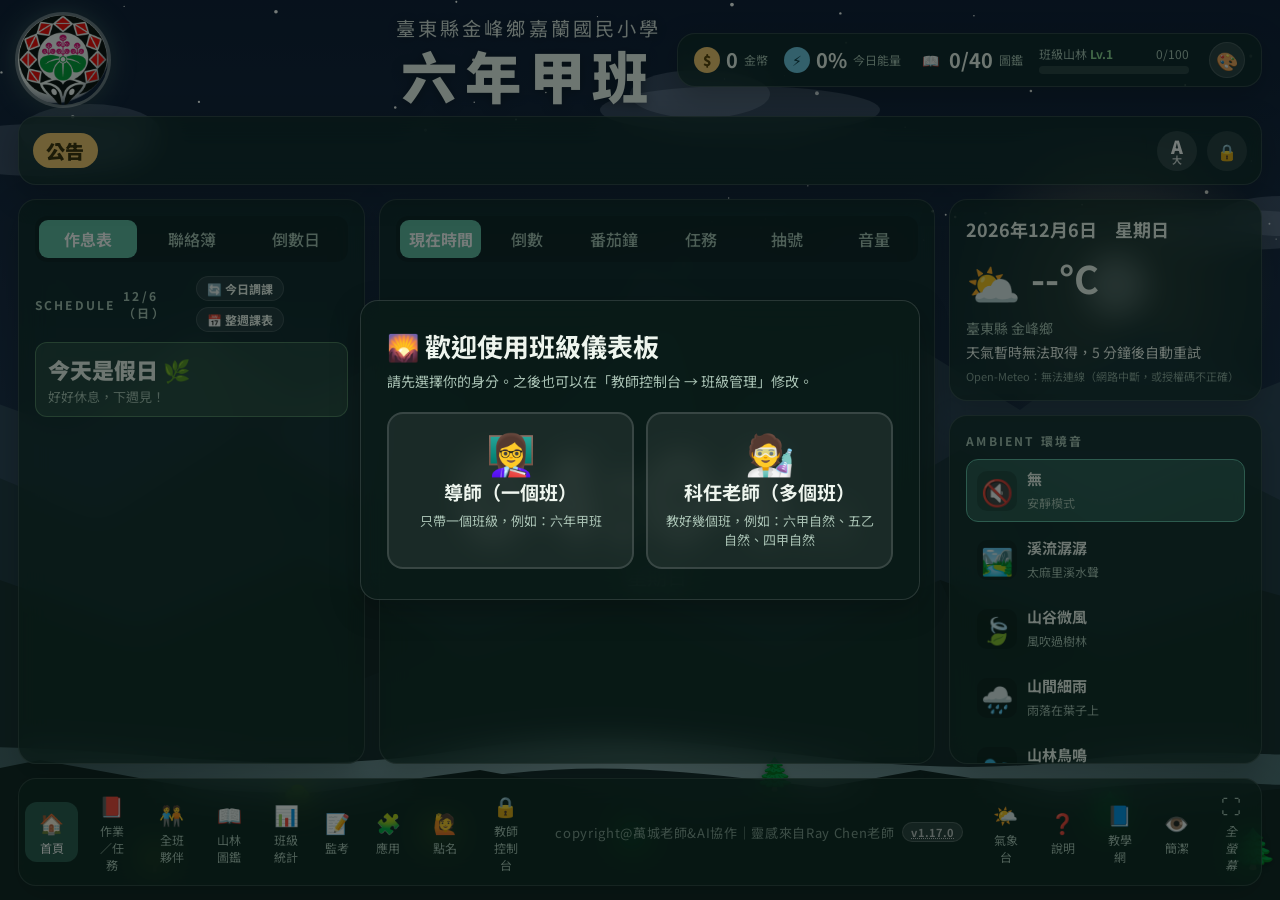
==== commit e29cca3d: "Add files via upload" ====
--- a/index.html
+++ b/index.html
@@ -8,7 +8,7 @@
 <link rel="stylesheet" href="https://fonts.googleapis.com/css2?family=Noto+Sans+TC:wght@400;500;700;900&display=swap">
 <link rel="icon" href="images/favicon-32.png" type="image/png" sizes="32x32">
 <link rel="apple-touch-icon" href="images/apple-touch-icon.png" sizes="180x180">
-<link rel="stylesheet" href="css/style.css?v=1.16.0">
+<link rel="stylesheet" href="css/style.css?v=1.17.0">
 </head>
 <body>
 
@@ -167,6 +167,12 @@
               <div class="isl-pill" id="islPill"><span id="islNum">05:00</span></div>
               <canvas class="isl-canvas" id="islCanvas" aria-label="3D 島嶼倒數動畫"></canvas>
             </div>
+            <div class="whl-wrap" id="whlWrap" style="display:none">
+              <div class="whl-box" id="whlNum">05:00</div>
+              <div class="whl-ring" id="whlRing" role="img" aria-label="彩色轉盤倒數">
+                <div class="whl-center"><img class="whl-char" id="whlChar" alt="知心" draggable="false"><span class="whl-char-fb" id="whlCharFb" style="display:none">🧒</span></div>
+              </div>
+            </div>
             <div class="btn-row presets">
               <button data-min="1">1分</button><button data-min="3">3分</button><button data-min="5">5分</button>
               <button data-min="10">10分</button><button data-min="15">15分</button><button data-min="20">20分</button>
@@ -451,6 +457,6 @@
 
 <script src="js/species.js"></script>
 <script src="js/voiceFilter.js"></script>
-<script src="js/app.js?v=1.16.0"></script>
+<script src="js/app.js?v=1.17.0"></script>
 </body>
 </html>
--- a/css/style.css
+++ b/css/style.css
@@ -1129,3 +1129,50 @@
 .hol-up-row.hu-work { background: rgba(240,161,74,.16); }
 .hol-up-row small { color: var(--muted); font-size: 12px; }
 .sd-row.sd-off .ap-emoji { filter: saturate(1.2); }
+
+/* ===== 🎡 彩色轉盤倒數（v1.17.0） ===== */
+.whl-wrap { --whl: clamp(150px, 30vh, 330px); position: relative; width: 100%; display: flex; flex-direction: column; align-items: center; }
+.whl-box { position: relative; z-index: 2; margin-bottom: calc(var(--whl) * -.06); padding: 4px 22px; border-radius: 14px;
+  background: linear-gradient(180deg, #1d2430, #0d1219); border: 3px solid #f3c44f; box-shadow: 0 6px 18px rgba(0,0,0,.35), inset 0 0 12px rgba(0,0,0,.6);
+  color: #7dffb0; font-family: "Consolas", "Menlo", "Courier New", monospace; font-size: clamp(30px, 5vw, 64px); font-weight: 800; letter-spacing: .06em;
+  font-variant-numeric: tabular-nums; line-height: 1.15; text-shadow: 0 0 10px rgba(125,255,176,.75); white-space: nowrap; }
+.whl-wrap.warn .whl-box { color: #ff8d7a; text-shadow: 0 0 12px rgba(255,120,100,.85); }
+.whl-wrap.done .whl-box { color: #ffe27a; text-shadow: 0 0 12px rgba(255,220,110,.85); font-size: clamp(24px, 4vw, 50px); }
+.whl-ring { position: relative; width: var(--whl); height: var(--whl); flex: none; }
+.whl-svg { position: absolute; inset: 0; width: 100%; height: 100%; overflow: visible; filter: drop-shadow(0 6px 14px rgba(0,0,0,.3)); }
+.whl-rim { fill: none; stroke: #2b2f3f; stroke-width: 11; }
+.whl-base { fill: #1b1f2b; }
+.whl-hub { fill: #fff8ec; stroke: rgba(0,0,0,.12); stroke-width: 1.5; }
+.whl-seg path { transition: fill .6s ease, opacity .6s ease; }
+.whl-seg .whl-dot { fill: #fff; transition: opacity .6s ease; }
+.whl-seg.off path { fill: #3a3f4f; }
+.whl-seg.off .whl-dot { opacity: .22; }
+.whl-bulb { fill: #ffe9a8; opacity: .85; }
+.whl-wrap.run .whl-bulb { animation: whlBulb 1.2s steps(1, end) infinite; }
+.whl-wrap.run .whl-bulb.b1 { animation-delay: -.3s; }
+.whl-wrap.run .whl-bulb.b2 { animation-delay: -.6s; }
+.whl-wrap.run .whl-bulb.b3 { animation-delay: -.9s; }
+.whl-wrap.done .whl-bulb { animation: whlFlash .35s ease-in-out 8 alternate; }
+@keyframes whlBulb { 0% { fill: #fff6c9; opacity: 1; } 25% { fill: #8a7a4a; opacity: .45; } 100% { fill: #8a7a4a; opacity: .45; } }
+@keyframes whlFlash { from { fill: #fff6c9; opacity: 1; } to { fill: #ff9f5a; opacity: .5; } }
+.whl-center { position: absolute; left: 21%; top: 21%; width: 58%; height: 58%; border-radius: 50%; overflow: hidden;
+  display: flex; align-items: flex-end; justify-content: center; }
+.whl-char { width: 92%; height: 92%; object-fit: contain; object-position: 50% 100%; user-select: none; -webkit-user-drag: none; }
+.whl-char-fb { font-size: calc(var(--whl) * .3); line-height: 1; align-self: center; }
+.whl-wrap.done .whl-center { overflow: visible; }
+.whl-wrap.done .whl-char, .whl-wrap.done .whl-char-fb { animation: whlJump .55s cubic-bezier(.3,.7,.4,1) 6; transform-origin: 50% 100%; }
+@keyframes whlJump { 0%, 100% { transform: translateY(0) scale(1, 1); } 15% { transform: translateY(0) scale(1.08, .9); } 50% { transform: translateY(-22%) scale(.96, 1.06); } 85% { transform: translateY(0) scale(1.05, .94); } }
+@media (max-height: 760px) { .whl-wrap { --whl: clamp(120px, 26vh, 240px); } }
+@media (max-height: 560px) { .whl-wrap { --whl: clamp(110px, 24vh, 180px); } .whl-box { font-size: clamp(24px, 4vw, 40px); padding: 2px 14px; } }
+@media (max-width: 520px) { .whl-wrap { --whl: min(62vw, clamp(150px, 30vh, 300px)); } }
+body.exam-open .whl-bulb, body.exam-open .whl-char { animation-play-state: paused !important; }
+@media (prefers-reduced-motion: reduce) {
+  .whl-wrap.run .whl-bulb, .whl-wrap.done .whl-bulb, .whl-wrap.done .whl-char, .whl-wrap.done .whl-char-fb { animation: none; }
+  .whl-seg path, .whl-seg .whl-dot { transition: none; }
+}
+/* 教師控制台：轉盤角色 */
+.whl-set { display: flex; gap: 12px; align-items: center; margin: 4px 0 12px; padding: 10px 12px; border: 1px solid var(--line); border-radius: 14px; background: rgba(255,255,255,.05); }
+.whl-set-pv { width: 72px; height: 72px; flex: none; object-fit: contain; border-radius: 50%; background: #fff8ec; }
+.whl-set-info { display: flex; flex-direction: column; gap: 4px; min-width: 0; font-size: 14px; }
+.whl-set-info small { color: var(--muted); font-size: 12px; }
+.whl-set-btns { display: flex; gap: 8px; flex-wrap: wrap; }
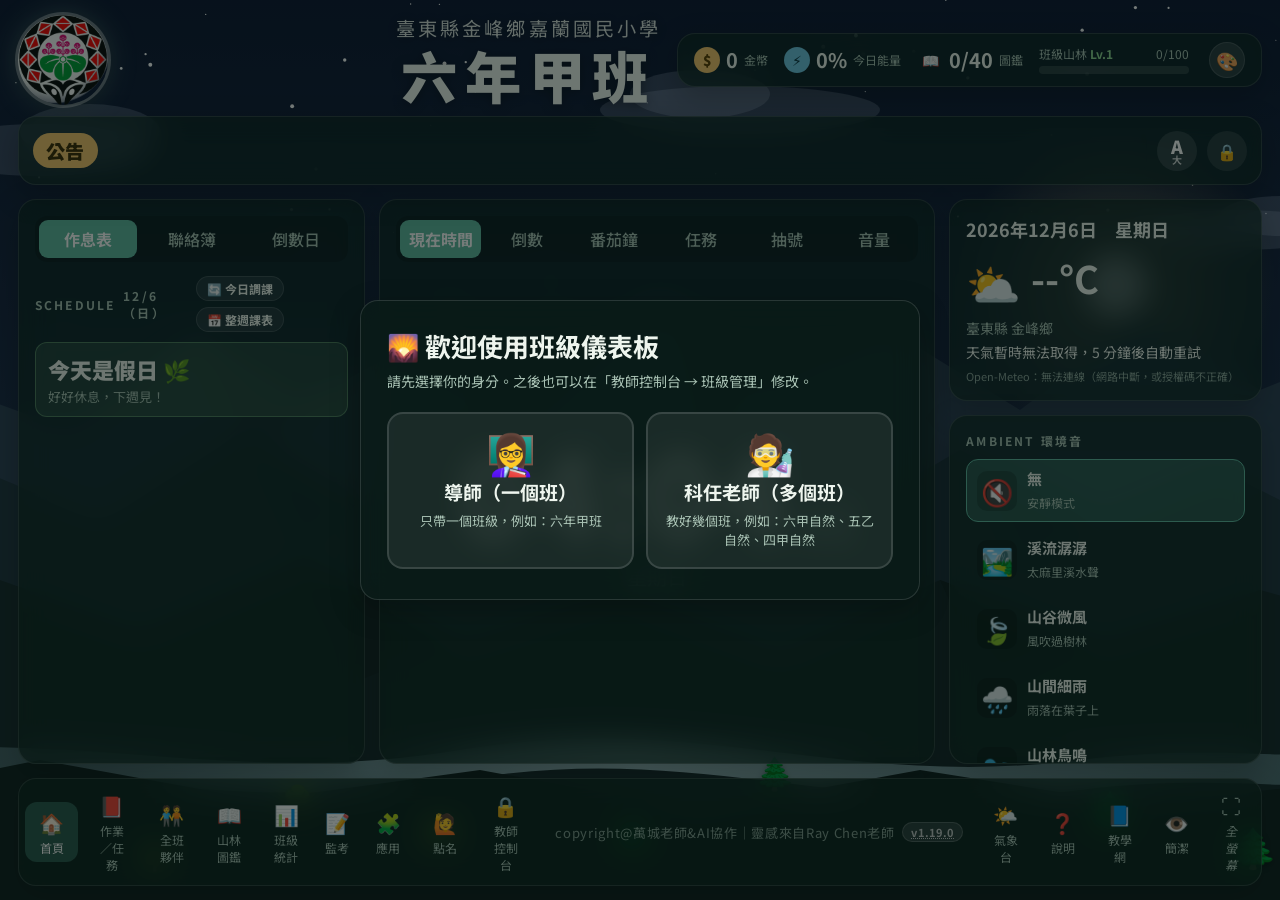
==== commit fc79919e: "Add files via upload" ====
--- a/index.html
+++ b/index.html
@@ -8,7 +8,7 @@
 <link rel="stylesheet" href="https://fonts.googleapis.com/css2?family=Noto+Sans+TC:wght@400;500;700;900&display=swap">
 <link rel="icon" href="images/favicon-32.png" type="image/png" sizes="32x32">
 <link rel="apple-touch-icon" href="images/apple-touch-icon.png" sizes="180x180">
-<link rel="stylesheet" href="css/style.css?v=1.17.0">
+<link rel="stylesheet" href="css/style.css?v=1.19.0">
 </head>
 <body>
 
@@ -171,8 +171,10 @@
               <div class="whl-box" id="whlNum">05:00</div>
               <div class="whl-ring" id="whlRing" role="img" aria-label="彩色轉盤倒數">
                 <div class="whl-center"><img class="whl-char" id="whlChar" alt="知心" draggable="false"><span class="whl-char-fb" id="whlCharFb" style="display:none">🧒</span></div>
+                <div class="whl-dancer" id="whlDancer" style="display:none" aria-hidden="true"><video id="whlDanceVid" muted loop playsinline preload="none" disablepictureinpicture></video><img id="whlDanceImg" alt="" draggable="false" style="display:none"></div>
               </div>
             </div>
+            <audio id="whlMusic" preload="none" loop></audio>
             <div class="btn-row presets">
               <button data-min="1">1分</button><button data-min="3">3分</button><button data-min="5">5分</button>
               <button data-min="10">10分</button><button data-min="15">15分</button><button data-min="20">20分</button>
@@ -182,6 +184,7 @@
               <button id="timerStart" class="primary">開始</button>
               <button id="timerReset">重設</button>
               <button id="timerPlus">＋1分</button>
+              <button id="whlMusicBtn" class="whl-music-btn" style="display:none" aria-pressed="true" title="跳舞音樂：開（按一下關掉）">🎵</button>
             </div>
           </div>
           <div class="tool-body hidden" data-body="pomo">
@@ -457,6 +460,6 @@
 
 <script src="js/species.js"></script>
 <script src="js/voiceFilter.js"></script>
-<script src="js/app.js?v=1.17.0"></script>
+<script src="js/app.js?v=1.19.0"></script>
 </body>
 </html>
--- a/css/style.css
+++ b/css/style.css
@@ -1132,13 +1132,21 @@
 
 /* ===== 🎡 彩色轉盤倒數（v1.17.0） ===== */
 .whl-wrap { --whl: clamp(150px, 30vh, 330px); position: relative; width: 100%; display: flex; flex-direction: column; align-items: center; }
-.whl-box { position: relative; z-index: 2; margin-bottom: calc(var(--whl) * -.06); padding: 4px 22px; border-radius: 14px;
+/* 數字框在轉盤「上面」，中間留空隙，不疊在燈泡上（v1.17.0 修正：原本往下疊 6%） */
+.whl-wrap { gap: clamp(6px, 1.6vh, 14px); }
+.whl-box { position: static; flex: none; margin: 0; padding: 4px 22px; border-radius: 14px;
   background: linear-gradient(180deg, #1d2430, #0d1219); border: 3px solid #f3c44f; box-shadow: 0 6px 18px rgba(0,0,0,.35), inset 0 0 12px rgba(0,0,0,.6);
   color: #7dffb0; font-family: "Consolas", "Menlo", "Courier New", monospace; font-size: clamp(30px, 5vw, 64px); font-weight: 800; letter-spacing: .06em;
   font-variant-numeric: tabular-nums; line-height: 1.15; text-shadow: 0 0 10px rgba(125,255,176,.75); white-space: nowrap; }
 .whl-wrap.warn .whl-box { color: #ff8d7a; text-shadow: 0 0 12px rgba(255,120,100,.85); }
 .whl-wrap.done .whl-box { color: #ffe27a; text-shadow: 0 0 12px rgba(255,220,110,.85); font-size: clamp(24px, 4vw, 50px); }
-.whl-ring { position: relative; width: var(--whl); height: var(--whl); flex: none; }
+.whl-ring { position: relative; width: var(--whl); height: var(--whl); flex: none; margin-top: var(--whl-over); }
+/* 💃 跳舞的知心（v1.18.0）：腳站在中間圓的下緣，身體往上超出轉盤；
+ * --whl-over＝轉盤上方預留給頭和手的空間（數字框在這個空間的上面，所以永遠不會疊到） */
+.whl-wrap { --whl-over: calc(var(--whl) * .27); }
+.whl-wrap.no-dance { --whl-over: 0px; }
+.whl-dancer { position: absolute; left: 50%; bottom: 22%; height: calc(var(--whl) * 1.03); transform: translateX(-50%); z-index: 3; pointer-events: none; display: flex; justify-content: center; }
+.whl-dancer video, .whl-dancer img { height: 100%; width: auto; max-width: none; display: block; background: transparent; filter: drop-shadow(0 4px 6px rgba(0,0,0,.25)); user-select: none; -webkit-user-drag: none; }
 .whl-svg { position: absolute; inset: 0; width: 100%; height: 100%; overflow: visible; filter: drop-shadow(0 6px 14px rgba(0,0,0,.3)); }
 .whl-rim { fill: none; stroke: #2b2f3f; stroke-width: 11; }
 .whl-base { fill: #1b1f2b; }
@@ -1163,9 +1171,10 @@
 .whl-wrap.done .whl-char, .whl-wrap.done .whl-char-fb { animation: whlJump .55s cubic-bezier(.3,.7,.4,1) 6; transform-origin: 50% 100%; }
 @keyframes whlJump { 0%, 100% { transform: translateY(0) scale(1, 1); } 15% { transform: translateY(0) scale(1.08, .9); } 50% { transform: translateY(-22%) scale(.96, 1.06); } 85% { transform: translateY(0) scale(1.05, .94); } }
 @media (max-height: 760px) { .whl-wrap { --whl: clamp(120px, 26vh, 240px); } }
-@media (max-height: 560px) { .whl-wrap { --whl: clamp(110px, 24vh, 180px); } .whl-box { font-size: clamp(24px, 4vw, 40px); padding: 2px 14px; } }
+@media (max-height: 560px) { .whl-wrap { --whl: clamp(100px, 22vh, 170px); } .whl-box { font-size: clamp(22px, 3.6vw, 36px); padding: 1px 14px; } }
 @media (max-width: 520px) { .whl-wrap { --whl: min(62vw, clamp(150px, 30vh, 300px)); } }
 body.exam-open .whl-bulb, body.exam-open .whl-char { animation-play-state: paused !important; }
+body.exam-open .whl-dancer { visibility: hidden; }
 @media (prefers-reduced-motion: reduce) {
   .whl-wrap.run .whl-bulb, .whl-wrap.done .whl-bulb, .whl-wrap.done .whl-char, .whl-wrap.done .whl-char-fb { animation: none; }
   .whl-seg path, .whl-seg .whl-dot { transition: none; }
@@ -1176,3 +1185,10 @@
 .whl-set-info { display: flex; flex-direction: column; gap: 4px; min-width: 0; font-size: 14px; }
 .whl-set-info small { color: var(--muted); font-size: 12px; }
 .whl-set-btns { display: flex; gap: 8px; flex-wrap: wrap; }
+
+/* v1.19.0 🎵 跳舞音樂 */
+.whl-music-btn { min-width: 46px; }
+.whl-music-btn.off { opacity: .6; }
+.dm-set .dm-vol { display: flex; align-items: center; gap: 8px; margin: 6px 0; flex-wrap: wrap; }
+.dm-set .dm-vol input[type=range] { flex: 1; min-width: 120px; }
+.dm-set .dm-vol b { min-width: 3.2em; text-align: right; }
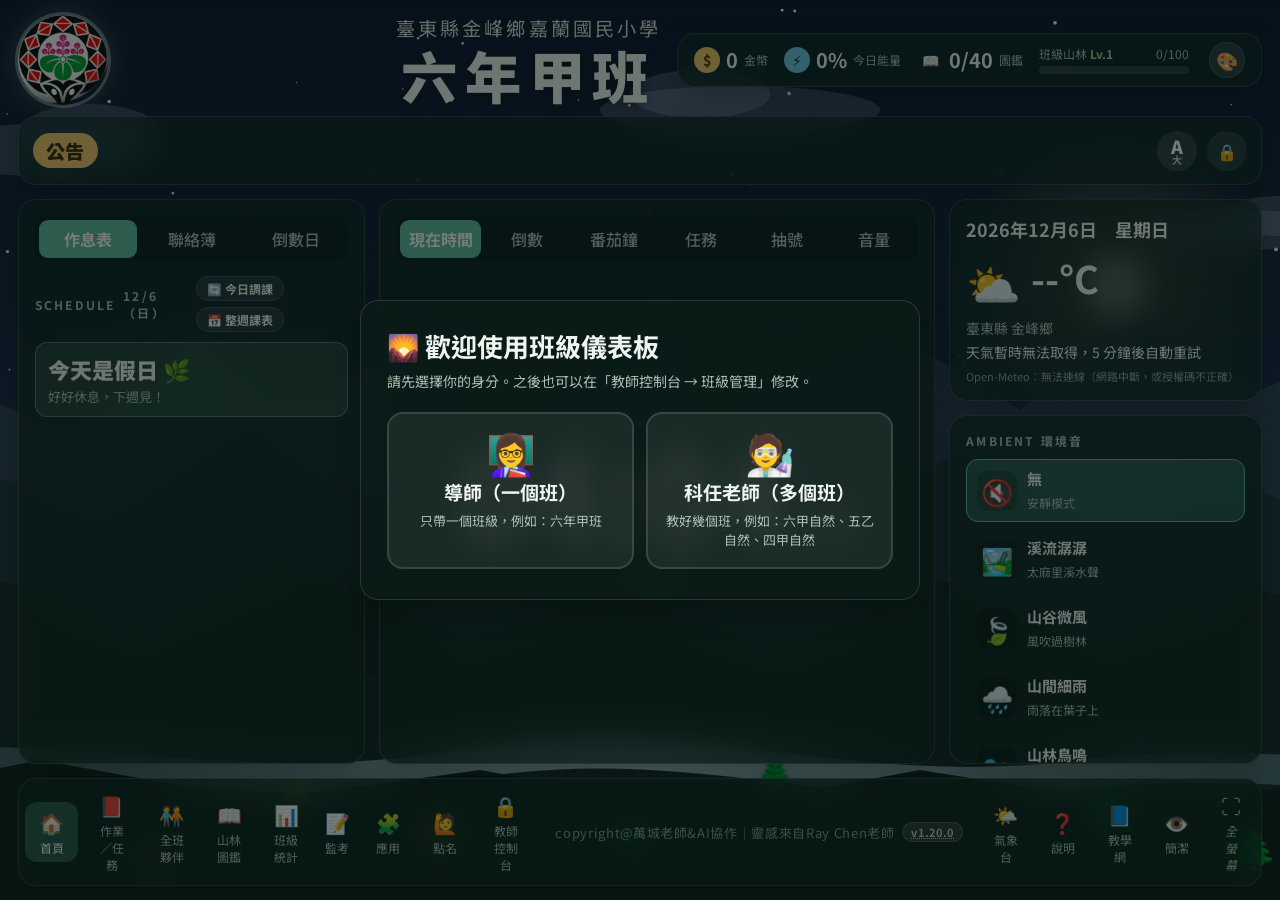
==== commit 9387ea22: "Add files via upload" ====
--- a/index.html
+++ b/index.html
@@ -8,7 +8,7 @@
 <link rel="stylesheet" href="https://fonts.googleapis.com/css2?family=Noto+Sans+TC:wght@400;500;700;900&display=swap">
 <link rel="icon" href="images/favicon-32.png" type="image/png" sizes="32x32">
 <link rel="apple-touch-icon" href="images/apple-touch-icon.png" sizes="180x180">
-<link rel="stylesheet" href="css/style.css?v=1.19.0">
+<link rel="stylesheet" href="css/style.css?v=1.20.0">
 </head>
 <body>
 
@@ -460,6 +460,6 @@
 
 <script src="js/species.js"></script>
 <script src="js/voiceFilter.js"></script>
-<script src="js/app.js?v=1.19.0"></script>
+<script src="js/app.js?v=1.20.0"></script>
 </body>
 </html>
--- a/css/style.css
+++ b/css/style.css
@@ -1113,6 +1113,7 @@
 .modal-actions a.tut-link { margin-right: auto; }
 
 /* ===== 🎌 國定假日（v1.16.0） ===== */
+.marquee .ann-cal { color: #9fd3ff; text-shadow: 0 0 10px rgba(159,211,255,.65), 0 2px 4px rgba(0,0,0,.7); }
 .marquee .ann-hol { color: #ff8a8a; text-shadow: 0 0 10px rgba(255,138,138,.65), 0 2px 4px rgba(0,0,0,.7); }
 .marquee .ann-work { color: #ffd166; text-shadow: 0 0 10px rgba(255,209,102,.6), 0 2px 4px rgba(0,0,0,.7); }
 .np-name.np-hol { color: #ffb0b0; }
@@ -1192,3 +1193,22 @@
 .dm-set .dm-vol { display: flex; align-items: center; gap: 8px; margin: 6px 0; flex-wrap: wrap; }
 .dm-set .dm-vol input[type=range] { flex: 1; min-width: 120px; }
 .dm-set .dm-vol b { min-width: 3.2em; text-align: right; }
+
+/* v1.20.0 📅 學校行事曆 */
+.scal-box { margin: 0 0 16px; padding: 12px 14px; border: 1px dashed rgba(120,170,255,.55); border-radius: 12px; background: rgba(120,170,255,.06); }
+.scal-tools { display: flex; flex-wrap: wrap; align-items: center; gap: 8px; margin: 6px 0; }
+.scal-tools .scal-q { flex: 1; min-width: 180px; }
+.scal-days input { width: 64px; }
+.scal-status { display: block; margin: 4px 0 8px; opacity: .85; }
+.scal-list { max-height: 320px; overflow: auto; border-radius: 10px; }
+.scal-row { display: flex; flex-wrap: wrap; align-items: center; gap: 4px 10px; padding: 7px 10px; border-bottom: 1px solid rgba(128,128,128,.18); cursor: pointer; font-size: 15px; }
+.scal-row.on { background: rgba(120,200,140,.14); }
+.scal-row.today .scal-when { font-weight: 700; }
+.scal-row .scal-when { min-width: 11em; white-space: nowrap; }
+.scal-row .scal-when small { margin-left: 6px; padding: 0 6px; border-radius: 6px; background: rgba(128,128,128,.2); font-size: 12px; }
+.scal-row .scal-loc { opacity: .75; }
+.scal-note, .scal-empty { margin: 6px 2px 0; font-size: 12px; }
+.scal-gas { margin-top: 14px; }
+.scal-gas summary { cursor: pointer; font-weight: 700; }
+.scal-steps { margin: 8px 0; padding-left: 22px; line-height: 1.7; font-size: 14px; }
+.scal-code { width: 100%; font-family: ui-monospace, Menlo, Consolas, monospace; font-size: 12px; white-space: pre; }
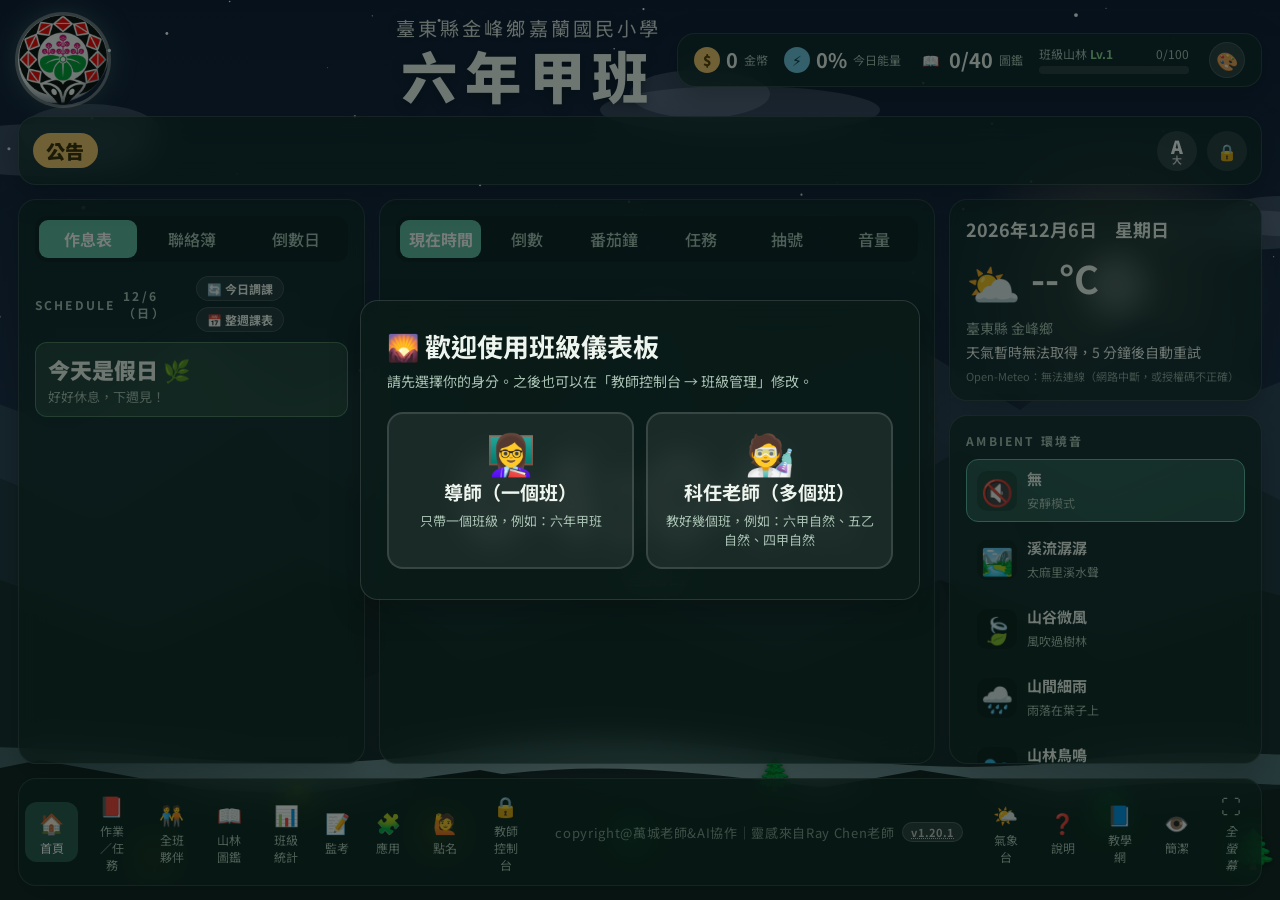
==== commit 45f01535: "Add files via upload" ====
--- a/index.html
+++ b/index.html
@@ -8,7 +8,7 @@
 <link rel="stylesheet" href="https://fonts.googleapis.com/css2?family=Noto+Sans+TC:wght@400;500;700;900&display=swap">
 <link rel="icon" href="images/favicon-32.png" type="image/png" sizes="32x32">
 <link rel="apple-touch-icon" href="images/apple-touch-icon.png" sizes="180x180">
-<link rel="stylesheet" href="css/style.css?v=1.20.0">
+<link rel="stylesheet" href="css/style.css?v=1.20.1">
 </head>
 <body>
 
@@ -460,6 +460,6 @@
 
 <script src="js/species.js"></script>
 <script src="js/voiceFilter.js"></script>
-<script src="js/app.js?v=1.20.0"></script>
+<script src="js/app.js?v=1.20.1"></script>
 </body>
 </html>
--- a/css/style.css
+++ b/css/style.css
@@ -1199,6 +1199,11 @@
 .scal-tools { display: flex; flex-wrap: wrap; align-items: center; gap: 8px; margin: 6px 0; }
 .scal-tools .scal-q { flex: 1; min-width: 180px; }
 .scal-days input { width: 64px; }
+/* v1.20.1：行事曆的輸入框（天數、搜尋、排除關鍵字）沒有底色時，瀏覽器給白底，字卻是淺色 → 看不到打的字 */
+.scal-input { background: rgba(0,0,0,.3); color: var(--text); border: 1px solid var(--line); border-radius: 10px; padding: 8px 10px; color-scheme: dark; min-height: 38px; }
+.scal-input::placeholder { color: var(--muted); opacity: .85; }
+.scal-input:focus { outline: 2px solid var(--accent); outline-offset: 1px; }
+.scal-days .scal-days-in { width: 5.2em; margin: 0 4px; text-align: center; font-size: 16px; }
 .scal-status { display: block; margin: 4px 0 8px; opacity: .85; }
 .scal-list { max-height: 320px; overflow: auto; border-radius: 10px; }
 .scal-row { display: flex; flex-wrap: wrap; align-items: center; gap: 4px 10px; padding: 7px 10px; border-bottom: 1px solid rgba(128,128,128,.18); cursor: pointer; font-size: 15px; }
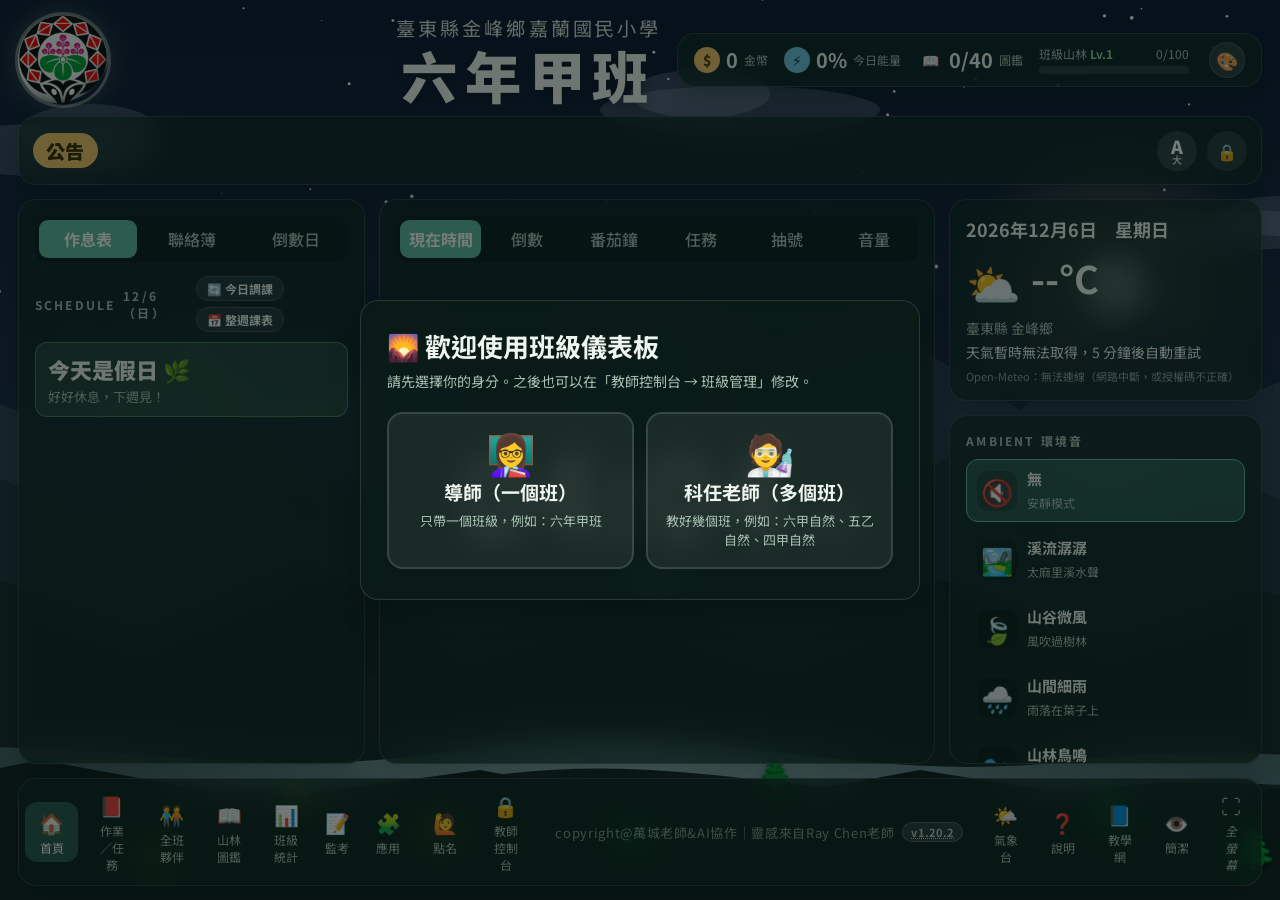
==== commit 71f67bf5: "Add files via upload" ====
--- a/index.html
+++ b/index.html
@@ -8,7 +8,7 @@
 <link rel="stylesheet" href="https://fonts.googleapis.com/css2?family=Noto+Sans+TC:wght@400;500;700;900&display=swap">
 <link rel="icon" href="images/favicon-32.png" type="image/png" sizes="32x32">
 <link rel="apple-touch-icon" href="images/apple-touch-icon.png" sizes="180x180">
-<link rel="stylesheet" href="css/style.css?v=1.20.1">
+<link rel="stylesheet" href="css/style.css?v=1.20.2">
 </head>
 <body>
 
@@ -460,6 +460,6 @@
 
 <script src="js/species.js"></script>
 <script src="js/voiceFilter.js"></script>
-<script src="js/app.js?v=1.20.1"></script>
+<script src="js/app.js?v=1.20.2"></script>
 </body>
 </html>
--- a/css/style.css
+++ b/css/style.css
@@ -1217,3 +1217,13 @@
 .scal-gas summary { cursor: pointer; font-weight: 700; }
 .scal-steps { margin: 8px 0; padding-left: 22px; line-height: 1.7; font-size: 14px; }
 .scal-code { width: 100%; font-family: ui-monospace, Menlo, Consolas, monospace; font-size: 12px; white-space: pre; }
+/* v1.20.2：程式碼框原本沒有底色 → 瀏覽器白底＋畫面淺色字（color: inherit）→ 看不到程式碼。改成深色程式碼捲動框 */
+.scal-gas .scal-code {
+  display: block; box-sizing: border-box; height: 240px; min-height: 160px; max-height: 70vh; resize: vertical;
+  margin: 0; padding: 12px 14px; border: 1px solid rgba(140,170,200,.45); border-radius: 10px;
+  background: #0d1117; color: #e6edf3; color-scheme: dark; caret-color: #e6edf3;
+  font-size: 13px; line-height: 1.55; tab-size: 2; white-space: pre; overflow: auto; overflow-wrap: normal;
+  user-select: text; -webkit-user-select: text; cursor: text; opacity: 1; visibility: visible;
+}
+.scal-gas .scal-code::selection { background: #2f6feb; color: #fff; }
+.scal-gas .scal-code:focus { outline: 2px solid var(--accent); outline-offset: 1px; }
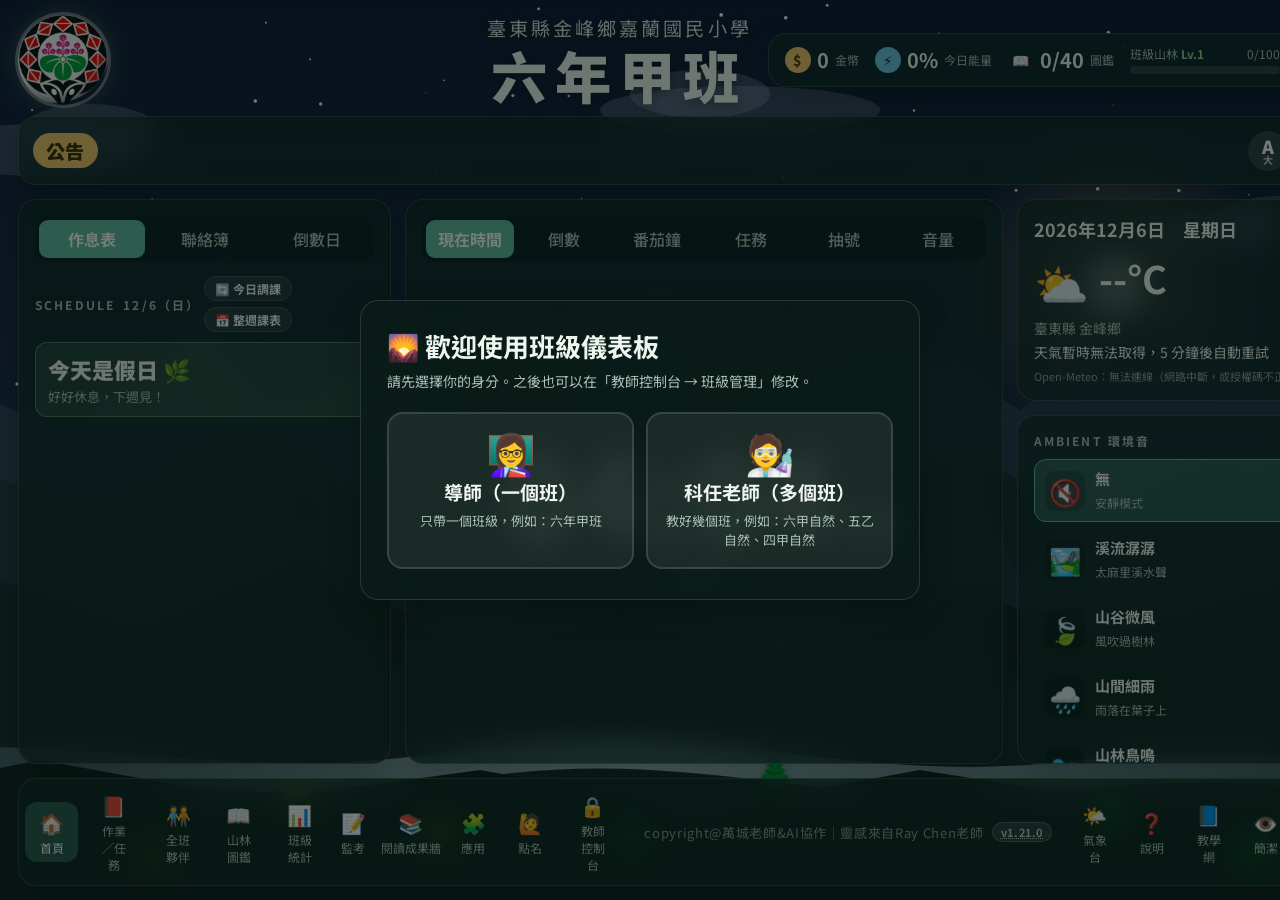
==== commit 89048cdf: "Add files via upload" ====
--- a/index.html
+++ b/index.html
@@ -8,7 +8,7 @@
 <link rel="stylesheet" href="https://fonts.googleapis.com/css2?family=Noto+Sans+TC:wght@400;500;700;900&display=swap">
 <link rel="icon" href="images/favicon-32.png" type="image/png" sizes="32x32">
 <link rel="apple-touch-icon" href="images/apple-touch-icon.png" sizes="180x180">
-<link rel="stylesheet" href="css/style.css?v=1.20.2">
+<link rel="stylesheet" href="css/style.css?v=1.21.0">
 </head>
 <body>
 
@@ -437,6 +437,7 @@
     <span class="exam-spacer"></span>
     <span class="exam-hint" id="examEmbedHint" style="display:none">畫面空白或「拒絕連線」？這個網站不允許放在這裡，請按 ↗</span>
     <button type="button" id="examReload" title="重新載入監考看板">🔄 重新載入</button>
+    <a id="examGuide" href="#" target="_blank" rel="noopener" style="display:none" title="閱讀成果牆的部署與使用教學（給老師看，用新分頁打開）">📖 使用教學</a>
     <a id="examNewTab" href="#" target="_blank" rel="noopener" title="監考看板在這裡顯示不出來時，用新分頁打開">↗ 用新分頁打開</a>
     <button type="button" id="examFsBtn" title="監考畫面填滿整個螢幕">⛶ 全螢幕</button>
     <button type="button" id="examClose" class="exam-close" title="結束監考，回到儀表板">✕ 回到儀表板</button>
@@ -460,6 +461,6 @@
 
 <script src="js/species.js"></script>
 <script src="js/voiceFilter.js"></script>
-<script src="js/app.js?v=1.20.2"></script>
+<script src="js/app.js?v=1.21.0"></script>
 </body>
 </html>
--- a/css/style.css
+++ b/css/style.css
@@ -1088,6 +1088,11 @@
 .app-tile .at-name { font-size: 17px; }
 .app-tile .at-desc { color: var(--muted); font-size: 13px; line-height: 1.45; display: -webkit-box; -webkit-line-clamp: 2; -webkit-box-orient: vertical; overflow: hidden; word-break: break-all; }
 .app-tile .at-tags { margin-top: auto; display: flex; gap: 4px; flex-wrap: wrap; }
+.app-tile-wrap { position: relative; display: flex; }
+.app-tile-wrap > .app-tile { flex: 1; width: 100%; padding-bottom: 44px; }
+/* v1.21.0：閱讀成果牆卡片右下角的「📖 使用教學」（深色主題：淺色字＋半透明深底，對比夠） */
+.app-tile-wrap .at-guide { position: absolute; right: 10px; bottom: 10px; z-index: 1; padding: 4px 10px; border-radius: 99px; font-size: 12px; font-weight: 700; text-decoration: none; color: #fff; background: rgba(0,0,0,.45); border: 1px solid rgba(255,255,255,.4); }
+.app-tile-wrap .at-guide:hover, .app-tile-wrap .at-guide:focus-visible { background: rgba(0,0,0,.65); outline: 2px solid var(--accent); outline-offset: 1px; }
 .app-tile .at-tags i { font-style: normal; font-size: 11px; padding: 1px 7px; border-radius: 99px; background: rgba(255,255,255,.14); color: var(--muted); }
 @media (max-width: 600px) { .app-grid { grid-template-columns: repeat(2, minmax(0, 1fr)); gap: 8px; } .app-tile { min-height: 116px; padding: 10px; } .app-tile .at-emoji { font-size: 30px; } }
 .exam-bar .exam-hint { color: rgba(255,255,255,.6); font-size: 12px; }
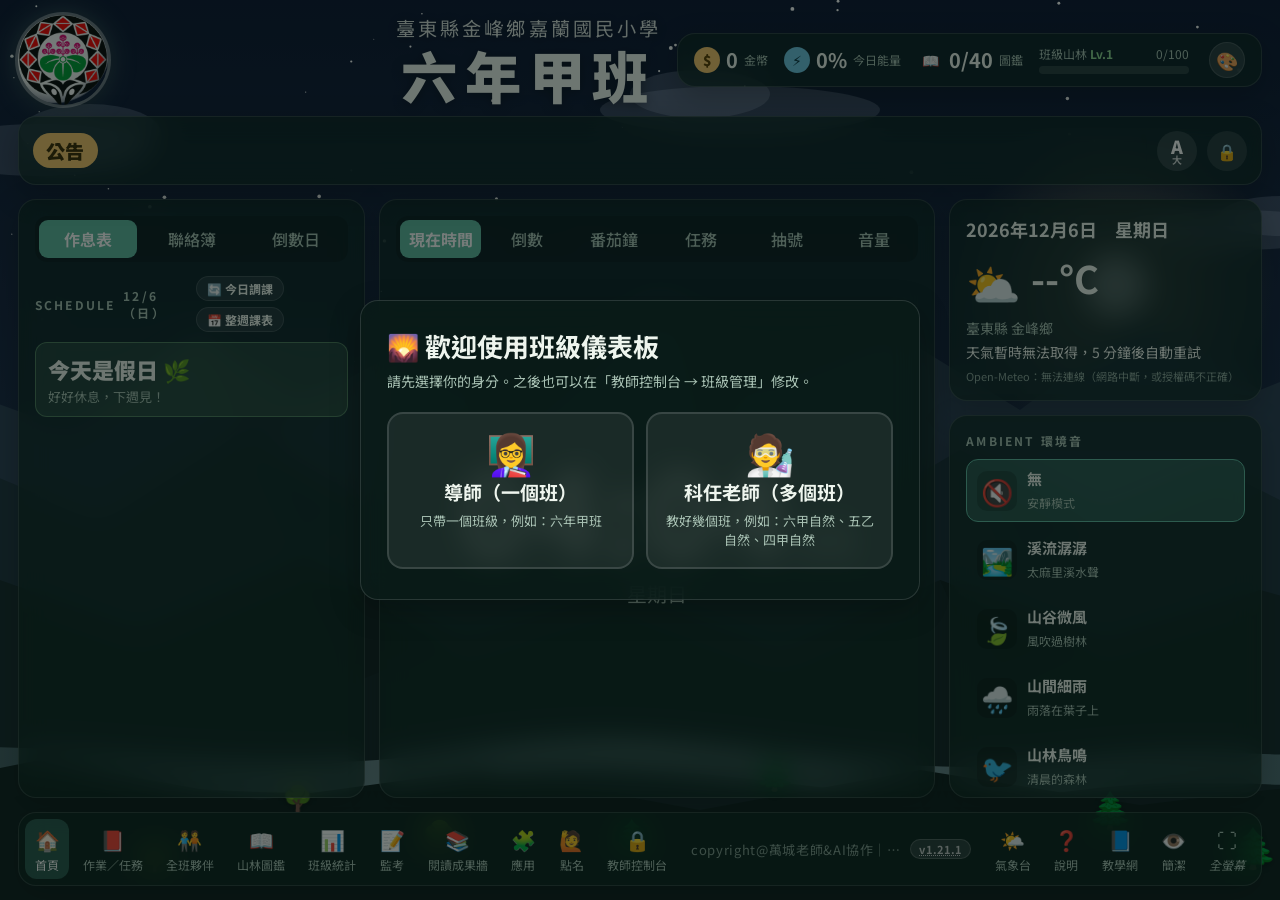
==== commit 2067bdb4: "Add files via upload" ====
--- a/index.html
+++ b/index.html
@@ -8,7 +8,7 @@
 <link rel="stylesheet" href="https://fonts.googleapis.com/css2?family=Noto+Sans+TC:wght@400;500;700;900&display=swap">
 <link rel="icon" href="images/favicon-32.png" type="image/png" sizes="32x32">
 <link rel="apple-touch-icon" href="images/apple-touch-icon.png" sizes="180x180">
-<link rel="stylesheet" href="css/style.css?v=1.21.0">
+<link rel="stylesheet" href="css/style.css?v=1.21.1">
 </head>
 <body>
 
@@ -398,7 +398,7 @@
     <button id="consoleBtn"><span>🔒</span>教師控制台</button>
     <span class="spacer"></span>
     <!-- 版權文字 -->
-    <span class="copyright">copyright@萬城老師&amp;AI協作｜靈感來自Ray Chen老師<b class="app-ver" id="appVer"></b></span>
+    <span class="copyright" title="copyright@萬城老師&amp;AI協作｜靈感來自Ray Chen老師"><span class="cr-text">copyright@萬城老師&amp;AI協作｜靈感來自Ray Chen老師</span><b class="app-ver" id="appVer"></b></span>
     <!-- 嘉報台（學校 Google 協作平台不允許 iframe 嵌入，所以用新分頁開啟） -->
     <button onclick="window.open('https://sites.google.com/ttct.edu.tw/jialan-weather/%E5%98%89%E5%A0%B1%E5%8F%B0','_blank')" title="開啟嘉報台氣象報告（新分頁）"><span>🌤️</span>氣象台</button>
     <button onclick="window.open('guide.html','_blank')" title="安裝與使用說明"><span>❓</span>說明</button>
@@ -461,6 +461,6 @@
 
 <script src="js/species.js"></script>
 <script src="js/voiceFilter.js"></script>
-<script src="js/app.js?v=1.21.0"></script>
+<script src="js/app.js?v=1.21.1"></script>
 </body>
 </html>
--- a/css/style.css
+++ b/css/style.css
@@ -1232,3 +1232,21 @@
 }
 .scal-gas .scal-code::selection { background: #2f6feb; color: #fff; }
 .scal-gas .scal-code:focus { outline: 2px solid var(--accent); outline-offset: 1px; }
+
+/* ---------- v1.21.1：最下面一排一定放得下，⛶ 全螢幕永遠看得到 ----------
+ * 原因：桌機版（寬度 > 1100px）這一排不換行，版權文字又不會縮（nowrap，約 350px）；
+ * 釘了 2～3 個應用後整排約 1330～1420px，比 1280px 寬的螢幕（含 1920×1080 開 150% 縮放）還寬，
+ * body 又是 overflow: hidden，右邊的「👁️ 簡潔」「⛶ 全螢幕」就被裁掉、捲也捲不到。
+ * 修法：版權文字改成「用剩下的空間」（放不下時尾巴變「…」，滑過去看得到全文），按鈕不縮、字不變小，
+ * 左右留白隨螢幕寬度微調；真的還是放不下就換到第二行（不會被裁掉）。 */
+.bottomnav { flex-wrap: wrap; row-gap: 2px; min-width: 0; max-width: 100%; box-sizing: border-box; }
+.bottomnav button, .bottomnav #fsTopControls, .bottomnav #fsIframeControls { flex-shrink: 0; }
+.bottomnav button { padding: 6px clamp(6px, 0.75vw, 14px); }
+.bottomnav .spacer { display: none; }
+.bottomnav .copyright { flex: 1 1 0; min-width: 0; display: flex; align-items: center; justify-content: center; overflow: hidden; padding: 0 clamp(4px, 0.8vw, 12px); }
+.bottomnav .copyright .cr-text { min-width: 0; overflow: hidden; text-overflow: ellipsis; white-space: nowrap; }
+.bottomnav .copyright .app-ver { flex-shrink: 0; }
+.bottomnav .app-pin-btn { max-width: clamp(72px, 7.5vw, 120px); }
+@media (max-width: 1100px) {
+  .bottomnav .copyright { flex: 1 1 100%; order: 99; }
+}
